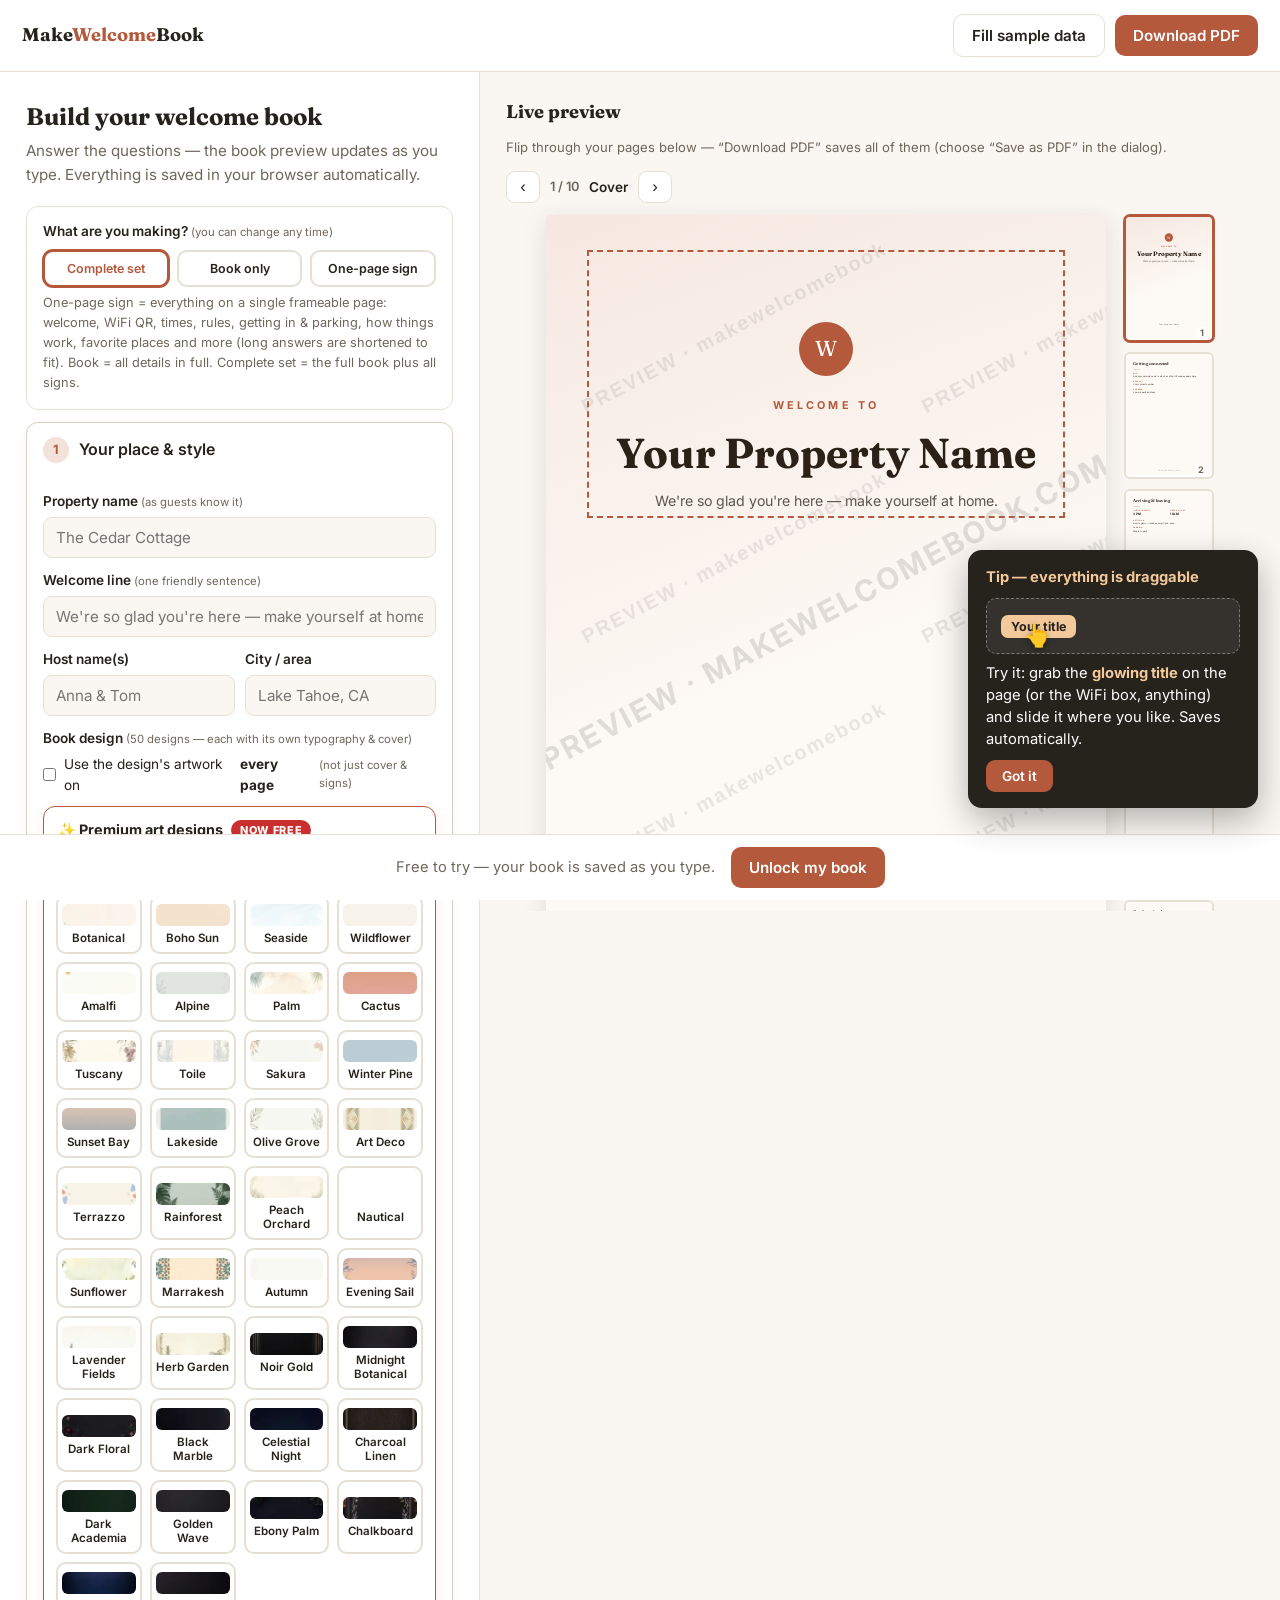
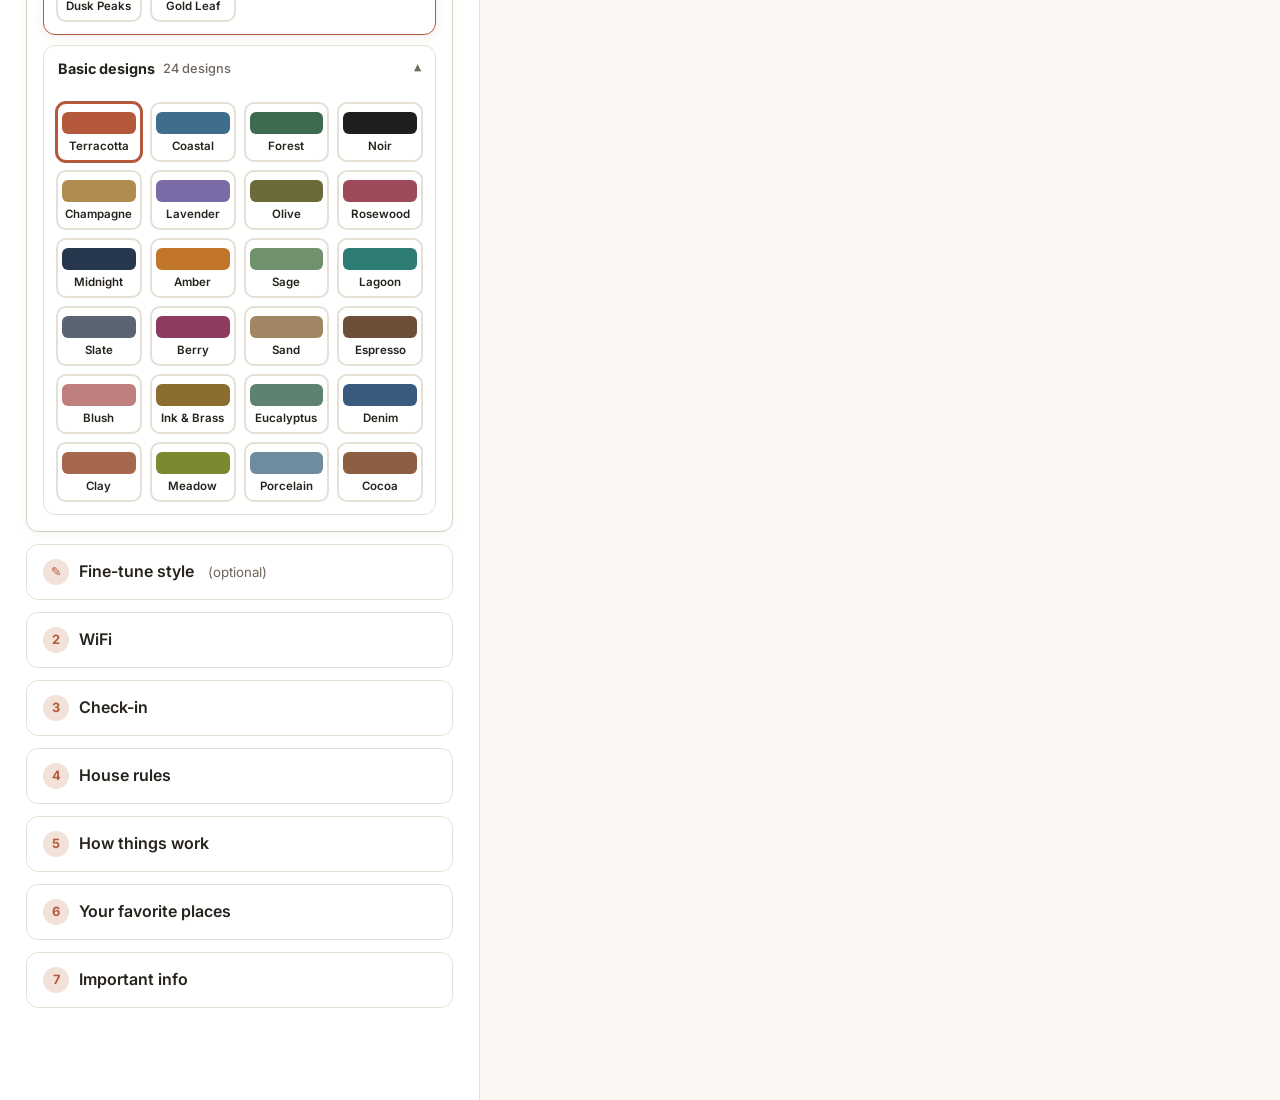
==== docs/app.html @ 6248515e "Offer on intent: slim paybar (no price wall), full $29 offer dialog opens on Unlock/Download Co-Auth" ====
<!DOCTYPE html>
<html lang="en">
<head>
<meta charset="UTF-8">
<meta name="viewport" content="width=device-width, initial-scale=1.0">
<title>Welcome Book Builder — Make Welcome Book</title>
<meta name="description" content="Answer a few questions, get a beautiful print-ready welcome book for your vacation rental.">
<meta name="robots" content="noindex">
<!-- Google tag (gtag.js) -->
<script async src="https://www.googletagmanager.com/gtag/js?id=AW-18406718312"></script>
<script>
  window.dataLayer = window.dataLayer || [];
  function gtag(){dataLayer.push(arguments);}
  gtag('js', new Date());
  gtag('config', 'AW-18406718312');
</script>
<link rel="preconnect" href="https://fonts.googleapis.com">
<link rel="preconnect" href="https://fonts.gstatic.com" crossorigin>
<link href="https://fonts.googleapis.com/css2?family=Fraunces:opsz,wght@9..144,400;9..144,600;9..144,700&family=Inter:wght@400;500;600;700&family=Playfair+Display:wght@600;700&family=Cormorant+Garamond:wght@600;700&family=Libre+Baskerville:wght@400;700&family=DM+Serif+Display&family=Lora:wght@600;700&family=Marcellus&family=Spectral:wght@600;700&family=Crimson+Pro:wght@600;700&family=EB+Garamond:wght@600;700&display=swap" rel="stylesheet">
<script src="vendor/qrcode.min.js"></script>
<style>
  :root{
    --ink:#26221c; --paper:#faf7f2; --muted:#6f675c; --line:#e6dfd4;
    --accent:#b4593c; --accent-soft:#f3e2da; --ok:#3d6b4f;
    /* book theme vars (overridden per theme) */
    --bk-accent:#b4593c; --bk-accent-soft:#f6e8e1; --bk-ink:#2b2117; --bk-paper:#fdfaf5; --bk-serif:'Fraunces',Georgia,serif;
  }
  *{box-sizing:border-box;margin:0;padding:0}
  html{-webkit-text-size-adjust:100%}
  body{font-family:'Inter',system-ui,sans-serif;background:var(--paper);color:var(--ink);line-height:1.55}

  header.topbar{display:flex;align-items:center;justify-content:space-between;padding:14px 22px;border-bottom:1px solid var(--line);background:#fff;position:sticky;top:0;z-index:50}
  .brand{font-family:'Fraunces',serif;font-weight:700;font-size:1.15rem;color:var(--ink);text-decoration:none}
  .brand span{color:var(--accent)}
  .topbar .actions{display:flex;gap:10px;align-items:center}
  .btn{display:inline-block;border:0;border-radius:10px;padding:11px 18px;font:600 .95rem 'Inter',sans-serif;cursor:pointer;text-decoration:none;transition:.15s}
  .btn-primary{background:var(--accent);color:#fff}
  .btn-primary:hover{filter:brightness(1.08)}
  .btn-ghost{background:transparent;color:var(--ink);border:1px solid var(--line)}
  .btn-ghost:hover{border-color:var(--accent);color:var(--accent)}

  main.layout{display:grid;grid-template-columns:minmax(340px,480px) 1fr;gap:0;min-height:calc(100vh - 61px)}
  @media(max-width:900px){main.layout{grid-template-columns:minmax(0,1fr)}.formcol,.prevcol{min-width:0}}



  /* ---------- form column ---------- */
  .formcol{padding:26px 26px 80px;border-right:1px solid var(--line);background:#fff}
  @media(min-width:901px){
    .prevcol{position:sticky;top:61px;height:calc(100vh - 61px);overflow-y:auto;align-self:start}
  }
  .formcol h1{font-family:'Fraunces',serif;font-size:1.5rem;margin-bottom:4px}
  .formcol>p.lead{color:var(--muted);font-size:.95rem;margin-bottom:20px}
  details.step{border:1px solid var(--line);border-radius:12px;margin-bottom:12px;background:#fff}
  details.step[open]{border-color:#d8cfc0;box-shadow:0 2px 10px rgba(0,0,0,.04)}
  details.step summary{cursor:pointer;padding:14px 16px;font-weight:600;list-style:none;display:flex;align-items:center;gap:10px}
  details.step summary::-webkit-details-marker{display:none}
  details.step summary .num{background:var(--accent-soft);color:var(--accent);font-size:.8rem;font-weight:700;width:26px;height:26px;border-radius:50%;display:inline-flex;align-items:center;justify-content:center;flex:none}
  details.step .fields{padding:2px 16px 16px}
  label{display:block;font-size:.85rem;font-weight:600;margin:12px 0 5px}
  label small{font-weight:400;color:var(--muted)}
  input[type=text],input[type=time],textarea,select{width:100%;padding:10px 12px;border:1px solid var(--line);border-radius:9px;font:400 .95rem 'Inter',sans-serif;background:var(--paper);color:var(--ink)}
  input:focus,textarea:focus,select:focus{outline:2px solid var(--accent);outline-offset:0;border-color:transparent}
  textarea{min-height:74px;resize:vertical}
  .row2{display:grid;grid-template-columns:1fr 1fr;gap:10px}
  .checks{display:grid;grid-template-columns:1fr 1fr;gap:6px;margin-top:8px}
  .checks label{display:flex;align-items:center;gap:8px;font-weight:400;font-size:.88rem;margin:0;cursor:pointer}
  .checks input{accent-color:var(--accent)}
  .themepick{display:grid;grid-template-columns:repeat(4,1fr);gap:8px;margin-top:10px}
  .themepick button{border:2px solid var(--line);border-radius:10px;padding:8px 4px 7px;cursor:pointer;font:600 .72rem 'Inter',sans-serif;background:#fff;color:var(--ink)}
  .themepick button .sw{display:block;height:22px;border-radius:6px;margin-bottom:5px}
  .themepick button.active{border-color:var(--accent);box-shadow:0 0 0 1px var(--accent)}
  details.tsec{border:1px solid var(--line);border-radius:12px;margin-top:10px;padding:0 12px 12px;background:#fff}
  details.tsec>summary{cursor:pointer;list-style:none;padding:12px 2px;font-weight:700;font-size:.9rem;display:flex;align-items:center;gap:8px;flex-wrap:wrap}
  details.tsec>summary::-webkit-details-marker{display:none}
  details.tsec>summary .arrow{margin-left:auto;color:var(--muted);transition:.2s;font-weight:400}
  details.tsec[open]>summary .arrow{transform:rotate(180deg)}
  details.tsec.premium{border-color:var(--accent);box-shadow:0 2px 12px rgba(180,89,60,.1)}
  .freebadge{background:#c92f2f;color:#fff;font:800 .68rem 'Inter',sans-serif;letter-spacing:.06em;padding:3px 9px;border-radius:999px;text-transform:uppercase;animation:pulsebadge 1.6s ease-in-out infinite}
  @keyframes pulsebadge{0%,100%{transform:scale(1)}50%{transform:scale(1.08)}}
  .seccount{color:var(--muted);font-weight:500;font-size:.8rem}
  .hint{font-size:.8rem;color:var(--muted);margin-top:6px}

  /* ---------- preview column ---------- */
  .prevcol{padding:26px;overflow-y:auto;background:var(--paper)}
  .prevhead{display:flex;align-items:center;justify-content:space-between;margin-bottom:14px;flex-wrap:wrap;gap:10px}
  .prevhead h2{font-family:'Fraunces',serif;font-size:1.15rem}
  .prevhead .note{font-size:.82rem;color:var(--muted)}
  #pages{display:flex;flex-direction:column;align-items:center;gap:22px}
  /* book-style pager with thumbnail rail */
  .pagenav{display:flex;align-items:center;gap:10px;margin-bottom:12px}
  .pagenav .pnav{border:1px solid var(--line);background:#fff;border-radius:9px;width:34px;height:32px;font-size:1.05rem;cursor:pointer;color:var(--ink);flex:none}
  .pagenav .pnav:hover{border-color:var(--accent);color:var(--accent)}
  .pgcount{font:600 .8rem 'Inter',sans-serif;color:var(--muted)}
  .pglabel{font:600 .85rem 'Inter',sans-serif;color:var(--ink)}
  .prevbody{display:flex;gap:18px;justify-content:center;align-items:flex-start}
  #pages{flex:0 1 560px;min-width:0}
  #thumbs{display:flex;flex-direction:column;gap:10px;flex:none}
  .thumb{width:90px;height:127px;overflow:hidden;border:2px solid var(--line);border-radius:6px;cursor:pointer;background:#fff;flex:none;position:relative}
  .thumb:hover{border-color:var(--accent)}
  .thumb.on{border-color:var(--accent);box-shadow:0 0 0 1px var(--accent)}
  .thumb .tinner{width:560px;transform:scale(0.153);transform-origin:top left;pointer-events:none}
  .thumb .tinner .page{box-shadow:none;border-radius:0;width:560px}
  .thumb .wm{display:none}
  .thumb em{position:absolute;bottom:2px;right:5px;font:700 9px 'Inter',sans-serif;font-style:normal;color:var(--muted);background:rgba(255,255,255,.85);border-radius:4px;padding:0 3px}
  @media(max-width:1150px){#thumbs{display:none}}
  @media screen{ #pages .page:not(.pg-on){display:none} }
  /* movable text blocks */
  #pages [data-mv]{position:relative;touch-action:none}
  @media screen{
    #pages [data-mv]{cursor:move}
    #pages [data-mv]:hover{outline:1.5px dashed var(--bk-accent);outline-offset:3px;border-radius:4px}
  }
  .thumb [data-mv]{cursor:default}
  .tipPop{position:fixed;bottom:92px;right:22px;z-index:90;background:#26221c;color:#fff;padding:16px 18px;border-radius:14px;max-width:290px;font-size:.92rem;line-height:1.5;box-shadow:0 12px 34px rgba(0,0,0,.3);animation:tipIn .4s ease}
  @keyframes tipIn{from{opacity:0;transform:translateY(12px)}to{opacity:1;transform:none}}
  .tipPop b{color:#f3c99b}
  .tipPop button{margin-top:10px;background:var(--accent);color:#fff;border:0;border-radius:9px;padding:8px 16px;font:600 .85rem 'Inter',sans-serif;cursor:pointer}
  @media(max-width:600px){.tipPop{left:16px;right:16px;max-width:none}}
  .tipPop .demo{position:relative;height:56px;background:rgba(255,255,255,.07);border:1.5px dashed rgba(255,255,255,.35);border-radius:10px;margin:10px 0 8px;overflow:hidden}
  .tipPop .demo .chip{position:absolute;top:16px;left:14px;background:#f3c99b;color:#26221c;font:700 .78rem 'Inter',sans-serif;padding:4px 10px;border-radius:7px;animation:chipSlide 2.4s ease-in-out infinite}
  .tipPop .demo .hand{position:absolute;top:20px;left:36px;font-size:22px;filter:drop-shadow(0 2px 3px rgba(0,0,0,.4));animation:chipSlide 2.4s ease-in-out infinite}
  @keyframes chipSlide{0%,12%{transform:translateX(0)}55%,68%{transform:translateX(120px)}100%{transform:translateX(0)}}
  .mv-hint{outline:2.5px dashed var(--accent);outline-offset:5px;animation:mvPulse 1.3s ease-in-out infinite;cursor:grab}
  @keyframes mvPulse{0%,100%{outline-color:var(--accent)}50%{outline-color:transparent}}

  /* the book page: A4 ratio */
  .page{width:min(560px,100%);aspect-ratio:210/297;background:var(--bk-paper);color:var(--bk-ink);box-shadow:0 6px 24px rgba(38,34,28,.13);border-radius:4px;position:relative;overflow:hidden;padding:7.5% 8.5%;font-size:clamp(9px,1.55vw,13.5px);line-height:1.5}
  .page .pgfoot{position:absolute;bottom:3.2%;left:0;right:0;text-align:center;font-size:.75em;color:var(--bk-ink);opacity:.45;letter-spacing:.12em;text-transform:uppercase}
  .page h2.sec{font-family:var(--bk-serif);font-size:2em;font-weight:600;margin-bottom:.6em;color:var(--bk-ink)}
  .page .rule{width:44px;height:3px;background:var(--bk-accent);border-radius:2px;margin:0 0 1.4em}
  .page .kv{margin-bottom:1em}
  .page .kv .k{font-size:.78em;letter-spacing:.14em;text-transform:uppercase;color:var(--bk-accent);font-weight:700;margin-bottom:.15em}
  .page .kv .v{white-space:pre-wrap}
  .page ul{padding-left:1.2em}
  .page li{margin-bottom:.45em}
  .cover{display:flex;flex-direction:column;justify-content:space-between;text-align:center;background:linear-gradient(160deg,var(--bk-accent-soft),var(--bk-paper) 60%)}
  .cover .top{padding-top:14%}
  .cover .eyebrow{letter-spacing:.28em;text-transform:uppercase;font-size:.8em;color:var(--bk-accent);font-weight:700}
  .cover h1{font-family:var(--bk-serif);font-size:3.1em;font-weight:700;line-height:1.12;margin:.4em 0 .3em}
  .cover .sub{color:var(--bk-ink);opacity:.75;font-size:1.05em}
  .cover .bottom{padding-bottom:8%;font-size:.9em;opacity:.7}
  .cover .crest{width:54px;height:54px;border-radius:50%;background:var(--bk-accent);color:#fff;display:flex;align-items:center;justify-content:center;font-family:var(--bk-serif);font-size:1.6em;margin:0 auto 1em}
  /* cover variants */
  .cover.cv-frame{background:var(--bk-paper);justify-content:center}
  .cover.cv-frame .inner{border:2px solid var(--bk-accent);outline:1px solid var(--bk-accent);outline-offset:5px;padding:14% 8%;margin:0 2%}
  .cover.cv-frame .top{padding-top:0}
  .cover.cv-frame .bottom{padding-bottom:0;margin-top:2.2em}
  .cover.cv-band{background:var(--bk-paper);justify-content:center;gap:0}
  .cover.cv-band .band{background:var(--bk-accent);color:#fff;margin:0 -12%;padding:2em 12%}
  .cover.cv-band .band h1{margin:.15em 0;color:#fff}
  .cover.cv-band .band .eyebrow{color:rgba(255,255,255,.85)}
  .cover.cv-band .sub{margin-top:1.6em}
  .cover.cv-band .bottom{padding-bottom:0;margin-top:2.6em}
  .cover.cv-minimal{background:var(--bk-paper);text-align:left;justify-content:space-between}
  .cover.cv-minimal .top{padding-top:8%}
  .cover.cv-minimal h1{font-size:3.6em;font-weight:600}
  .cover.cv-minimal .mrule{width:64px;height:4px;background:var(--bk-accent);border-radius:2px;margin:1.6em 0}
  .cover.cv-minimal .bottom{text-align:left}
  .cover.cv-art{background-size:cover;background-position:center;justify-content:center;text-align:center}
  .cover.cv-art .top{padding-top:0}
  .cover.cv-art .bottom{padding-bottom:0;margin-top:2.4em}
  .page{print-color-adjust:exact;-webkit-print-color-adjust:exact}
  .signpage.has-art{background-size:cover;background-position:center}
  /* one-page all-in-one sign */
  .onepage{display:flex;flex-direction:column;justify-content:space-between;text-align:center}
  .onepage.has-art{background-size:cover;background-position:center}
  .onepage h2.big{font-family:var(--bk-serif);font-size:2.6em;font-weight:600;margin:.1em 0 .12em}
  .op-grid{display:grid;grid-template-columns:1fr 1fr;gap:.6em .8em;margin:.8em 0;text-align:left;font-size:.94em}
  .op-block{background:rgba(255,255,255,.62);border:1.5px solid var(--bk-accent);border-radius:10px;padding:.8em .95em}
  .op-block .bk{font-size:.72em;letter-spacing:.14em;text-transform:uppercase;color:var(--bk-accent);font-weight:700;margin-bottom:.35em}
  .op-block ul{padding-left:1.1em;margin:0}
  .op-block li{margin-bottom:.25em;font-size:.92em}
  .op-block.wifi{display:flex;gap:.8em;align-items:center}
  .op-block.wifi .qr{width:36%;flex:none}
  .op-block.wifi .qr svg{width:100%;height:auto;display:block}
  .op-block.op-wide{grid-column:1/-1}
  /* dark art themes: light text on dark backgrounds, dark cards, scannable QR */
  .page.dk{color:#f2ecdf}
  .page.dk h1,.page.dk h2{color:#f6f1e6}
  .page.dk .sub,.page.dk p{color:rgba(246,241,230,.85)}
  .page.dk .bottom{color:rgba(246,241,230,.78)}
  .page.dk .eyebrow{color:var(--bk-accent)}
  .onepage.dk .op-block{background:rgba(10,10,10,.55);color:#f2ecdf;border-color:var(--bk-accent)}
  .onepage.dk .op-block .bk{color:var(--bk-accent)}
  .signpage.dk .cred,.signpage.dk h2{color:#f2ecdf}
  .page.dk .qr svg{background:#fff;padding:6px;border-radius:8px;box-sizing:border-box}
  .page.dk .wm span{color:rgba(200,200,200,.28)}
  .page{-webkit-print-color-adjust:exact;print-color-adjust:exact}
  .page.has-art{background-size:cover;background-position:center}
  .page.inner-art .kv,.page.inner-art .tipcard{background:rgba(255,255,255,.6);border-radius:8px;padding:.55em .75em}
  .page.inner-art.dk .kv,.page.inner-art.dk .tipcard{background:rgba(10,10,10,.52)}
  .page.dk .sec{color:#f6f1e6}
  .page.dk .kv .k{color:var(--bk-accent)}
  .page.dk .kv .v,.page.dk li{color:#f2ecdf}
  .page.dk .tipcard .t{color:#f6f1e6}
  .page.dk .tipcard .d{color:rgba(246,241,230,.82)}
  .page.dk .pgfoot{color:rgba(246,241,230,.6)}
  .miniBtn{border:1px solid var(--line);background:#fff;border-radius:8px;padding:7px 12px;font:600 .78rem 'Inter',sans-serif;cursor:pointer;color:var(--muted)}
  .miniBtn:hover{border-color:var(--accent);color:var(--accent)}
  input[type=color]{width:46px;height:36px;padding:2px;border:1px solid var(--line);border-radius:8px;background:#fff;cursor:pointer}
  .formatpick{display:flex;gap:8px;margin-top:8px}
  .formatpick button{flex:1;border:2px solid var(--line);border-radius:10px;padding:9px 6px;cursor:pointer;font:600 .78rem 'Inter',sans-serif;background:#fff;color:var(--ink)}
  .formatpick button.active{border-color:var(--accent);box-shadow:0 0 0 1px var(--accent);color:var(--accent)}
  .wifibox{border:2px solid var(--bk-accent);border-radius:12px;padding:1.2em;display:flex;gap:1.2em;align-items:center;margin:1em 0}
  .wifibox .qr{width:31%;flex:none}
  .wifibox .qr svg{width:100%;height:auto;display:block}
  .wifibox .creds{flex:1}
  .twocol{display:grid;grid-template-columns:1fr 1fr;gap:1.4em}
  .tipcard{border-left:3px solid var(--bk-accent);padding-left:.9em;margin-bottom:1em}
  .tipcard .t{font-weight:700}
  .tipcard .d{opacity:.8;font-size:.92em}
  .backcover{display:flex;flex-direction:column;align-items:center;justify-content:center;text-align:center;background:linear-gradient(20deg,var(--bk-accent-soft),var(--bk-paper) 65%)}
  .backcover h2{font-family:var(--bk-serif);font-size:2.4em;font-weight:600;margin-bottom:.5em}
  .backcover p{max-width:34em;opacity:.8}

  /* wifi sign page */
  .signpage{display:flex;flex-direction:column;align-items:center;justify-content:center;text-align:center}
  .signpage .qr{width:46%;margin:1.6em 0}
  .signpage .qr svg{width:100%;height:auto}
  .signpage h2{font-family:var(--bk-serif);font-size:2.6em;font-weight:600}
  .signpage .cred{font-size:1.25em;margin-top:.4em}
  .signpage .cred b{font-family:ui-monospace,Menlo,monospace}

  /* watermark / preview lock */
  .wm{position:absolute;inset:0;pointer-events:none;display:flex;align-items:center;justify-content:center;z-index:5;background-image:url("data:image/svg+xml,%3Csvg xmlns='http://www.w3.org/2000/svg' width='340' height='230'%3E%3Ctext x='16' y='128' transform='rotate(-28 170 115)' font-family='Arial,sans-serif' font-size='20' font-weight='700' letter-spacing='2' fill='rgba(125,125,125,0.17)'%3EPREVIEW %C2%B7 makewelcomebook.com%3C/text%3E%3C/svg%3E");background-repeat:repeat}
  .wm span{transform:rotate(-28deg);font:700 2.2em 'Inter',sans-serif;color:rgba(125,125,125,.22);letter-spacing:.1em;text-transform:uppercase;white-space:nowrap}
  body.unlocked .wm{display:none}

  /* unlock bar */
  .paybar{position:fixed;bottom:0;left:0;right:0;background:#fff;border-top:1px solid var(--line);padding:12px 22px;display:flex;align-items:center;justify-content:center;gap:16px;z-index:60;flex-wrap:wrap}
  .paybar .msg{font-size:.92rem;color:var(--muted)}
  .paybar .msg b{color:var(--ink)}
  body.unlocked .paybar{display:none}
  /* ---------- offer dialog (shown on intent, not up-front) ---------- */
  .offerwrap{position:fixed;inset:0;z-index:95;background:rgba(38,34,28,.55);display:flex;align-items:center;justify-content:center;padding:18px;animation:tipIn .18s ease}
  .offerwrap[hidden]{display:none}
  .offercard{position:relative;background:#fff;border-radius:16px;max-width:390px;width:100%;padding:26px 24px 20px;box-shadow:0 22px 60px rgba(38,34,28,.32);text-align:center}
  .offercard h3{font-family:'Fraunces',serif;font-size:1.35rem;margin-bottom:8px}
  .offercard .price{margin-bottom:14px}
  .offercard .price b{font-size:2.1rem;color:var(--accent);font-family:'Fraunces',serif}
  .offercard .price span{display:block;font-size:.86rem;color:var(--muted);margin-top:2px}
  .offerlist{list-style:none;text-align:left;margin:0 auto 18px;max-width:280px;font-size:.93rem}
  .offerlist li{padding:5px 0 5px 24px;position:relative}
  .offerlist li::before{content:"\2713";position:absolute;left:0;color:var(--ok);font-weight:700}
  .offerbuy{display:block;width:100%;padding:14px;font-size:1rem}
  .offerfine{font-size:.76rem;color:var(--muted);margin-top:12px}
  .offerfine a{color:inherit}
  .offerx{position:absolute;top:8px;right:12px;background:none;border:0;font-size:1.6rem;line-height:1;color:var(--muted);cursor:pointer}
  .unlockedbar{display:none;position:fixed;bottom:0;left:0;right:0;background:var(--ok);color:#fff;padding:12px 22px;text-align:center;z-index:60;font-weight:600}
  body.unlocked .unlockedbar{display:block}

  /* ---------- print ---------- */
  @page{margin:0}
  @media print{
    header.topbar,.formcol,.prevhead,.pagenav,#thumbs,.paybar,.unlockedbar,.tipPop,.offerwrap,.mtabs{display:none!important}
    .prevbody{display:block}
    body{background:#fff}
    main.layout{display:block}
    .prevcol{padding:0;overflow:visible}
    #pages{gap:0}
    .page{width:100%;aspect-ratio:auto;height:100vh;box-shadow:none;border-radius:0;page-break-after:always;font-size:13pt;padding:18mm 20mm}
    body:not(.unlocked) #pages{display:none}
    body:not(.unlocked) .printlock{display:block!important;font:600 14pt 'Inter',sans-serif;padding:40mm 20mm;text-align:center}
  }
  .printlock{display:none}

  /* ===== MOBILE OVERRIDES (must stay last to win the cascade) ===== */
  /* ---------- mobile: tab switcher between Edit and Preview ---------- */
  .mtabs{display:none}
  @media(max-width:900px){
    header.topbar{flex-wrap:wrap;justify-content:center;padding:10px 12px;gap:8px}
    .topbar .actions{width:100%;justify-content:stretch}
    .topbar .btn{flex:1;text-align:center;padding:10px 6px;font-size:.85rem;white-space:nowrap}
    body .formcol{padding:18px 14px 96px;border-right:0}
    body .prevcol{padding:12px 12px 96px}
    .mtabs{display:flex;position:fixed;left:0;right:0;bottom:0;z-index:70;background:#fff;border-top:1px solid var(--line);box-shadow:0 -4px 18px rgba(38,34,28,.09)}
    .mtabs button{flex:1;border:0;background:transparent;padding:12px 6px 14px;font:600 .9rem 'Inter',sans-serif;color:var(--muted);cursor:pointer;position:relative}
    .mtabs button.on{color:var(--accent)}
    .mtabs button.on::after{content:"";position:absolute;left:22%;right:22%;bottom:6px;height:3px;border-radius:3px;background:var(--accent)}
    .mtabs .dot{display:none;width:8px;height:8px;border-radius:50%;background:var(--accent);position:absolute;top:9px;margin-left:4px}
    .mtabs button.nudge .dot{display:inline-block;animation:mvPulse 1.1s ease-in-out infinite}
    body.m-prev .formcol{display:none}
    body:not(.m-prev) .prevcol{display:none}
    body .paybar{bottom:46px;padding:10px 14px 12px;gap:8px}
    body .paybar .msg{font-size:.84rem;line-height:1.35}
    body .unlockedbar{bottom:46px;padding:11px 14px;font-size:.9rem}
    /* compact tip: never cover the book */
    body .tipPop{bottom:106px;left:10px;right:10px;padding:12px 14px;font-size:.86rem;border-radius:12px}
    .tipPop .demo{display:none}
    .tipPop button{margin-top:8px;padding:7px 14px}
    /* get the book on screen fast */
    .prevhead h2{font-size:1.15rem}
    .prevhead .note{display:none}
    body .prevcol{padding-top:8px}
  }
</style>
<script type="text/javascript">
(function(c,l,a,r,i,t,y){c[a]=c[a]||function(){(c[a].q=c[a].q||[]).push(arguments)};
t=l.createElement(r);t.async=1;t.src="https://www.clarity.ms/tag/"+i;
y=l.getElementsByTagName(r)[0];y.parentNode.insertBefore(t,y);})(window, document, "clarity", "script", "y7j8xs7wx9");
</script>
<link rel="icon" href="data:image/svg+xml,%3Csvg xmlns='http://www.w3.org/2000/svg' viewBox='0 0 64 64'%3E%3Crect width='64' height='64' rx='14' fill='%23b4593c'/%3E%3Ctext x='32' y='44' font-family='Georgia,serif' font-size='36' font-weight='bold' text-anchor='middle' fill='%23fdf8f2'%3EW%3C/text%3E%3C/svg%3E">
</head>
<body>
<header class="topbar">
  <a class="brand" href="index.html">Make<span>Welcome</span>Book</a>
  <div class="actions">
    <button class="btn btn-ghost" id="btnSample">Fill sample data</button>
    <button class="btn btn-primary" id="btnPrint">Download PDF</button>
  </div>
</header>

<main class="layout">
  <!-- ============ FORM ============ -->
  <section class="formcol" id="form">
    <h1>Build your welcome book</h1>
    <p class="lead">Answer the questions — the book preview updates as you type. Everything is saved in your browser automatically.</p>

    <div style="border:1px solid var(--line);border-radius:12px;background:#fff;padding:14px 16px 16px;margin-bottom:12px">
      <label style="margin-top:0">What are you making? <small>(you can change any time)</small></label>
      <div class="formatpick" id="formats">
        <button data-format="set" class="active">Complete set</button>
        <button data-format="book">Book only</button>
        <button data-format="sign">One-page sign</button>
      </div>
      <p class="hint">One-page sign = everything on a single frameable page: welcome, WiFi QR, times, rules, getting in &amp; parking, how things work, favorite places and more (long answers are shortened to fit). Book = all details in full. Complete set = the full book plus all signs.</p>
    </div>

    <details class="step" open>
      <summary><span class="num">1</span> Your place &amp; style</summary>
      <div class="fields">
        <label>Property name <small>(as guests know it)</small></label>
        <input type="text" id="f_propname" placeholder="The Cedar Cottage">
        <label>Welcome line <small>(one friendly sentence)</small></label>
        <input type="text" id="f_tagline" placeholder="We're so glad you're here — make yourself at home.">
        <div class="row2">
          <div><label>Host name(s)</label><input type="text" id="f_host" placeholder="Anna & Tom"></div>
          <div><label>City / area</label><input type="text" id="f_city" placeholder="Lake Tahoe, CA"></div>
        </div>
        <label>Book design <small>(50 designs — each with its own typography &amp; cover)</small></label>
        <label style="display:flex;gap:8px;align-items:center;cursor:pointer;margin:4px 0 10px;font-weight:400"><input type="checkbox" class="artallCb" style="width:auto"> Use the design's artwork on <b>every page</b> <small>(not just cover &amp; signs)</small></label>
        <div id="themes">
          <details class="tsec premium" open>
            <summary>✨ Premium art designs <span class="freebadge">Now Free</span> <span class="seccount" id="cntPremium"></span> <span class="arrow">▾</span></summary>
            <div class="themepick" id="themesPremium"></div>
          </details>
          <details class="tsec">
            <summary>Basic designs <span class="seccount" id="cntBasic"></span> <span class="arrow">▾</span></summary>
            <div class="themepick" id="themesBasic"></div>
          </details>
        </div>
      </div>
    </details>

    <details class="step">
      <summary><span class="num">✎</span> Fine-tune style <small style="font-weight:400;color:var(--muted)">&nbsp;(optional)</small></summary>
      <div class="fields">
        <label>Heading font <small>(overrides the design's font)</small></label>
        <select id="c_font">
          <option value="">Theme default</option>
          <option value="'Fraunces',Georgia,serif">Fraunces — warm &amp; friendly</option>
          <option value="'Playfair Display',Georgia,serif">Playfair Display — elegant</option>
          <option value="'Cormorant Garamond',Georgia,serif">Cormorant Garamond — refined</option>
          <option value="'Libre Baskerville',Georgia,serif">Libre Baskerville — classic</option>
          <option value="'DM Serif Display',Georgia,serif">DM Serif Display — bold</option>
          <option value="'Lora',Georgia,serif">Lora — calm</option>
          <option value="'Marcellus',Georgia,serif">Marcellus — roman</option>
          <option value="'Spectral',Georgia,serif">Spectral — literary</option>
          <option value="'Crimson Pro',Georgia,serif">Crimson Pro — bookish</option>
          <option value="'EB Garamond',Georgia,serif">EB Garamond — timeless</option>
        </select>
        <div class="row2">
          <div><label>Accent color</label>
            <div style="display:flex;gap:8px;align-items:center">
              <input type="color" id="c_accent"><button class="miniBtn" id="c_accent_reset" type="button">Reset</button>
            </div>
          </div>
          <div><label>Text color</label>
            <div style="display:flex;gap:8px;align-items:center">
              <input type="color" id="c_ink"><button class="miniBtn" id="c_ink_reset" type="button">Reset</button>
            </div>
          </div>
        </div>
        <p class="hint">Applies to the whole book on top of the design you picked. Reset brings back the design's own colors.</p>
        <label style="display:flex;gap:8px;align-items:center;margin-top:10px;cursor:pointer"><input type="checkbox" id="c_artall" class="artallCb" style="width:auto"> Use the design's artwork on <b>every page</b></label>
        <p class="hint">Only for art designs. Off = artwork on cover &amp; signs only (inner pages stay plain for easy printing).</p>
        <label>Moved text</label>
        <button class="miniBtn" id="c_pos_reset" type="button">Put all text back to original position</button>
        <p class="hint">You can drag any text block directly on the preview page to move it.</p>
      </div>
    </details>

    <details class="step">
      <summary><span class="num">2</span> WiFi</summary>
      <div class="fields">
        <div class="row2">
          <div><label>Network name (SSID)</label><input type="text" id="f_ssid" placeholder="CedarCottage_Guest"></div>
          <div><label>Password</label><input type="text" id="f_wifipass" placeholder="welcome2026"></div>
        </div>
        <p class="hint">We generate a QR code — guests scan it and connect automatically. It also becomes a printable sign.</p>
      </div>
    </details>

    <details class="step">
      <summary><span class="num">3</span> Check-in</summary>
      <div class="fields">
        <div class="row2">
          <div><label>Check-in from</label><input type="time" id="f_checkin" value="15:00"></div>
          <div><label>Check-out by</label><input type="time" id="f_checkout" value="11:00"></div>
        </div>
        <label>How to get in <small>(lockbox, smart lock, keys…)</small></label>
        <textarea id="f_entry" placeholder="The lockbox is to the right of the front door. Code: 4821. Please put the keys back when you leave."></textarea>
        <label>Parking</label>
        <textarea id="f_parking" placeholder="Free parking in the driveway for 2 cars. Please don't block the sidewalk."></textarea>
      </div>
    </details>

    <details class="step">
      <summary><span class="num">4</span> House rules</summary>
      <div class="fields">
        <div class="checks" id="rules">
          <label><input type="checkbox" value="No smoking anywhere on the property" checked> No smoking</label>
          <label><input type="checkbox" value="No parties or events"> No parties</label>
          <label><input type="checkbox" value="Please remove shoes indoors"> Shoes off inside</label>
          <label><input type="checkbox" value="No pets, please"> No pets</label>
          <label><input type="checkbox" value="Quiet hours: 10 PM – 8 AM" checked> Quiet hours 10–8</label>
          <label><input type="checkbox" value="Please don't move furniture"> Don't move furniture</label>
        </div>
        <label>Your own rules <small>(one per line)</small></label>
        <textarea id="f_rules_custom" placeholder="Please run the dishwasher before check-out"></textarea>
      </div>
    </details>

    <details class="step">
      <summary><span class="num">5</span> How things work</summary>
      <div class="fields">
        <label>Appliances &amp; quirks <small>(one per line, like "Coffee machine: pods are in the drawer below")</small></label>
        <textarea id="f_appliances" style="min-height:110px" placeholder="TV: use the black remote, press SOURCE for Netflix
Heating: thermostat in the hallway, please keep under 23°C
Washer: detergent is under the sink"></textarea>
        <label>Trash &amp; recycling</label>
        <textarea id="f_trash" placeholder="Bins are behind the gate. Collection day is Tuesday — blue bin for recycling."></textarea>
      </div>
    </details>

    <details class="step">
      <summary><span class="num">6</span> Your favorite places</summary>
      <div class="fields">
        <label>Local tips <small>(one per line: Name — why you love it)</small></label>
        <textarea id="f_tips" style="min-height:130px" placeholder="Luna Café — best breakfast in town, 5 min walk
Trattoria Rosa — our favorite dinner spot, book ahead
Green Trail — beautiful 1-hour lake hike from the back gate
SuperFresh Market — closest grocery, open till 22:00"></textarea>
      </div>
    </details>

    <details class="step">
      <summary><span class="num">7</span> Important info</summary>
      <div class="fields">
        <label>Property address</label>
        <input type="text" id="f_address" placeholder="12 Cedar Lane, Lake Tahoe, CA 96150">
        <label>Your phone / contact</label>
        <input type="text" id="f_phone" placeholder="+1 555 0132 — WhatsApp works too">
        <label>Emergency notes <small>(nearest hospital, fire extinguisher, water shut-off…)</small></label>
        <textarea id="f_emergency" placeholder="Emergency number: 911
Nearest hospital: Barton Memorial, 10 min drive
Fire extinguisher: kitchen cupboard under the sink"></textarea>
        <label>Check-out steps <small>(one per line)</small></label>
        <textarea id="f_checkoutlist" placeholder="Load and start the dishwasher
Take out the trash
Close all windows
Leave keys in the lockbox"></textarea>
      </div>
    </details>
  </section>

  <!-- ============ PREVIEW ============ -->
  <section class="prevcol">
    <div class="prevhead">
      <h2>Live preview</h2>
      <span class="note">Flip through your pages below — “Download PDF” saves all of them (choose “Save as PDF” in the dialog).</span>
    </div>
    <div class="pagenav" id="pagenav"></div>
    <div class="prevbody">
      <div id="pages"></div>
      <div id="thumbs" aria-label="Page thumbnails"></div>
    </div>
    <p class="printlock">Your welcome book is ready — unlock it on the website to print. 🙂</p>
  </section>
</main>

<div class="paybar">
  <span class="msg">Free to try — your book is saved as you type.</span>
  <button type="button" class="btn btn-primary" id="btnUnlock">Unlock my book</button>
</div>

<!-- offer, shown only when the visitor asks to unlock or download -->
<div class="offerwrap" id="offer" hidden>
  <div class="offercard" role="dialog" aria-modal="true" aria-labelledby="offerTitle">
    <button type="button" class="offerx" id="offerClose" aria-label="Close">&times;</button>
    <h3 id="offerTitle">Unlock your welcome book</h3>
    <div class="price"><b>$29</b> <span>one-time · no subscription</span></div>
    <ul class="offerlist">
      <li>Remove the preview watermark</li>
      <li>Print-ready PDF — every page &amp; sign</li>
      <li>WiFi QR code sign included</li>
      <li>Free re-edits forever</li>
      <li>14-day money-back guarantee</li>
    </ul>
    <a class="btn btn-primary offerbuy" id="btnPay" href="#">Unlock for $29</a>
    <p class="offerfine">Secure payment by Stripe · <a href="refunds.html" target="_blank">Refunds</a> · <a href="terms.html" target="_blank">Terms</a> · <a href="privacy.html" target="_blank">Privacy</a></p>
  </div>
</div>
<nav class="mtabs" aria-label="View switcher">
  <button type="button" id="mtEdit" class="on">&#9998; Edit</button>
  <button type="button" id="mtPrev">&#128214; My book<span class="dot"></span></button>
</nav>
<div class="unlockedbar">✓ Unlocked — thank you! Edit any time; your book stays yours.</div>

<script>
"use strict";
/* ---------- state ---------- */
const FIELDS = ["propname","tagline","host","city","ssid","wifipass","checkin","checkout","entry","parking","rules_custom","appliances","trash","tips","address","phone","emergency","checkoutlist"];
const THEMES = {
  terracotta:{label:"Terracotta",accent:"#b4593c",soft:"#f6e8e1",ink:"#2b2117",paper:"#fdfaf5",serif:"'Fraunces',Georgia,serif",cover:"classic"},
  coastal:   {label:"Coastal",   accent:"#3e6d8e",soft:"#e3edf4",ink:"#1e2a33",paper:"#fbfdfe",serif:"'Lora',Georgia,serif",cover:"classic"},
  forest:    {label:"Forest",    accent:"#3d6b4f",soft:"#e4efe7",ink:"#22291f",paper:"#fbfdf9",serif:"'Libre Baskerville',Georgia,serif",cover:"classic"},
  noir:      {label:"Noir",      accent:"#1f1f1f",soft:"#ececec",ink:"#171717",paper:"#ffffff",serif:"'Playfair Display',Georgia,serif",cover:"minimal"},
  champagne: {label:"Champagne", accent:"#b08d4f",soft:"#f5ecdc",ink:"#33291a",paper:"#fffdf8",serif:"'Cormorant Garamond',Georgia,serif",cover:"frame"},
  lavender:  {label:"Lavender",  accent:"#7a6aa6",soft:"#ece7f5",ink:"#2a2438",paper:"#fdfcff",serif:"'Lora',Georgia,serif",cover:"classic"},
  olive:     {label:"Olive",     accent:"#6b6b3a",soft:"#eeeedd",ink:"#2a2a18",paper:"#fcfcf5",serif:"'EB Garamond',Georgia,serif",cover:"band"},
  rosewood:  {label:"Rosewood",  accent:"#9e4a5a",soft:"#f6e3e7",ink:"#331c22",paper:"#fffafb",serif:"'Playfair Display',Georgia,serif",cover:"frame"},
  midnight:  {label:"Midnight",  accent:"#27374d",soft:"#e2e8f0",ink:"#16202e",paper:"#f8fafc",serif:"'Spectral',Georgia,serif",cover:"minimal"},
  amber:     {label:"Amber",     accent:"#c1762a",soft:"#f9ead6",ink:"#33240f",paper:"#fffcf6",serif:"'Fraunces',Georgia,serif",cover:"band"},
  sage:      {label:"Sage",      accent:"#71906d",soft:"#e9f0e8",ink:"#263024",paper:"#fbfdfb",serif:"'Cormorant Garamond',Georgia,serif",cover:"minimal"},
  lagoon:    {label:"Lagoon",    accent:"#2e7d74",soft:"#e0f0ee",ink:"#1b2e2b",paper:"#f9fdfc",serif:"'DM Serif Display',Georgia,serif",cover:"classic"},
  slate:     {label:"Slate",     accent:"#5a6472",soft:"#e8ebef",ink:"#232830",paper:"#fbfcfd",serif:"'Libre Baskerville',Georgia,serif",cover:"band"},
  berry:     {label:"Berry",     accent:"#8e3b62",soft:"#f4e2ec",ink:"#331726",paper:"#fffbfd",serif:"'Playfair Display',Georgia,serif",cover:"band"},
  sand:      {label:"Sand",      accent:"#a08663",soft:"#f1e9dc",ink:"#322a1d",paper:"#fdfbf7",serif:"'Marcellus',Georgia,serif",cover:"minimal"},
  espresso:  {label:"Espresso",  accent:"#6f4e37",soft:"#efe5dd",ink:"#2b1d12",paper:"#fdfaf7",serif:"'Crimson Pro',Georgia,serif",cover:"frame"},
  blush:     {label:"Blush",     accent:"#c07f7f",soft:"#f8e9e9",ink:"#382626",paper:"#fffbfb",serif:"'Cormorant Garamond',Georgia,serif",cover:"classic"},
  brass:     {label:"Ink & Brass",accent:"#8a6d2f",soft:"#f0ead8",ink:"#1c1a14",paper:"#fffef9",serif:"'Playfair Display',Georgia,serif",cover:"minimal"},
  eucalyptus:{label:"Eucalyptus",accent:"#5e8272",soft:"#e6efe9",ink:"#22302a",paper:"#fafdfb",serif:"'Lora',Georgia,serif",cover:"frame"},
  denim:     {label:"Denim",     accent:"#3a5a80",soft:"#e4ebf3",ink:"#1c2734",paper:"#fafcfe",serif:"'Spectral',Georgia,serif",cover:"band"},
  clay:      {label:"Clay",      accent:"#a5674e",soft:"#f4e6df",ink:"#30201a",paper:"#fdfaf8",serif:"'Fraunces',Georgia,serif",cover:"minimal"},
  meadow:    {label:"Meadow",    accent:"#7a8a2e",soft:"#eef1da",ink:"#272b13",paper:"#fdfef6",serif:"'EB Garamond',Georgia,serif",cover:"classic"},
  porcelain: {label:"Porcelain", accent:"#6e8c9e",soft:"#e9f0f4",ink:"#25303a",paper:"#fcfeff",serif:"'Marcellus',Georgia,serif",cover:"frame"},
  cocoa:     {label:"Cocoa",     accent:"#8c5f42",soft:"#f1e6de",ink:"#2e2016",paper:"#fdfbf9",serif:"'Libre Baskerville',Georgia,serif",cover:"band"},
  /* premium art themes — Higgsfield backgrounds */
  artBotanical:{label:"Botanical", accent:"#6f8b76",soft:"#eaf0ea",ink:"#2c352e",paper:"#fdfdf8",serif:"'Cormorant Garamond',Georgia,serif",cover:"art",art:"art/01-botanical.webp"},
  artBoho:     {label:"Boho Sun",  accent:"#b05f3e",soft:"#f3e4d8",ink:"#3a2a1c",paper:"#f7ecdf",serif:"'Fraunces',Georgia,serif",cover:"art",art:"art/02-boho-arch.webp"},
  artSeaside:  {label:"Seaside",   accent:"#5b87a5",soft:"#e4eef4",ink:"#24333d",paper:"#f9fcfd",serif:"'Lora',Georgia,serif",cover:"art",art:"art/03-coastal.webp"},
  artWildflower:{label:"Wildflower",accent:"#a06a84",soft:"#f2e6ec",ink:"#35262e",paper:"#fdf9fb",serif:"'Playfair Display',Georgia,serif",cover:"art",art:"art/04-wildflowers.webp"},
  artAmalfi:   {label:"Amalfi",    accent:"#b39027",soft:"#f7f0d8",ink:"#33301a",paper:"#fffef6",serif:"'DM Serif Display',Georgia,serif",cover:"art",art:"art/05-citrus.webp"},
  artAlpine:   {label:"Alpine",    accent:"#708b7e",soft:"#e8efeb",ink:"#2a3430",paper:"#fafcfb",serif:"'Spectral',Georgia,serif",cover:"art",art:"art/06-mountain.webp"},
  artPalm:     {label:"Palm",      accent:"#4e7d5b",soft:"#e3efe7",ink:"#24312a",paper:"#fbf8f2",serif:"'Marcellus',Georgia,serif",cover:"art",art:"art/07-tropical.webp"},
  artCactus:   {label:"Cactus",    accent:"#a25b4b",soft:"#f5e3dd",ink:"#3a2620",paper:"#fdf6f3",serif:"'Fraunces',Georgia,serif",cover:"art",art:"art/08-desert.webp"},
  artTuscany:  {label:"Tuscany",   accent:"#7d8b4f",soft:"#eef0dd",ink:"#2f331d",paper:"#fdfcf5",serif:"'EB Garamond',Georgia,serif",cover:"art",art:"art/09-vineyard.webp"},
  artToile:    {label:"Toile",     accent:"#6d8fba",soft:"#e9eff7",ink:"#2b3648",paper:"#fffdf6",serif:"'Cormorant Garamond',Georgia,serif",cover:"art",art:"art/10-toile.webp"},
  artSakura:   {label:"Sakura",    accent:"#c4808f",soft:"#f8e8ec",ink:"#38262b",paper:"#fffbfc",serif:"'Cormorant Garamond',Georgia,serif",cover:"art",art:"art/11-sakura.webp"},
  artWinter:   {label:"Winter Pine",accent:"#7f97a8",soft:"#e8eef3",ink:"#26313a",paper:"#f8fafc",serif:"'Spectral',Georgia,serif",cover:"art",art:"art/12-winter.webp"},
  artSunset:   {label:"Sunset Bay", accent:"#c98356",soft:"#f7e8dd",ink:"#33261c",paper:"#fdf8f4",serif:"'Lora',Georgia,serif",cover:"art",art:"art/13-sunset.webp"},
  artLakeside: {label:"Lakeside",  accent:"#6f958e",soft:"#e6efed",ink:"#26322f",paper:"#f9fcfb",serif:"'Libre Baskerville',Georgia,serif",cover:"art",art:"art/14-lakeside.webp"},
  artOliveGrove:{label:"Olive Grove",accent:"#8a9271",soft:"#eef0e5",ink:"#2c2f22",paper:"#fbfcf7",serif:"'EB Garamond',Georgia,serif",cover:"art",art:"art/15-olivegrove.webp"},
  artDeco2:    {label:"Art Deco",  accent:"#ab8c3c",soft:"#f4edd9",ink:"#2b2617",paper:"#fffdf6",serif:"'Playfair Display',Georgia,serif",cover:"art",art:"art/16-artdeco.webp"},
  artTerrazzo: {label:"Terrazzo",  accent:"#cc8672",soft:"#f9e9e3",ink:"#33302b",paper:"#fffdf6",serif:"'Fraunces',Georgia,serif",cover:"art",art:"art/17-terrazzo.webp"},
  artFern:     {label:"Rainforest",accent:"#4c6b52",soft:"#e2ebe4",ink:"#22302a",paper:"#f6faf7",serif:"'Marcellus',Georgia,serif",cover:"art",art:"art/18-fern.webp"},
  artPeach:    {label:"Peach Orchard",accent:"#c07e50",soft:"#f8eadd",ink:"#33241a",paper:"#fffaf4",serif:"'Cormorant Garamond',Georgia,serif",cover:"art",art:"art/19-peach.webp"},
  artNautical: {label:"Nautical",  accent:"#33507a",soft:"#e3e9f2",ink:"#1e2c42",paper:"#ffffff",serif:"'Libre Baskerville',Georgia,serif",cover:"art",art:"art/20-nautical.webp"},
  artSunflower:{label:"Sunflower", accent:"#b3922c",soft:"#f7f0d7",ink:"#33301a",paper:"#fefdf3",serif:"'Lora',Georgia,serif",cover:"art",art:"art/21-sunflower.webp"},
  artMorocco:  {label:"Marrakesh", accent:"#3f7f7a",soft:"#e0efee",ink:"#233230",paper:"#fdf8ec",serif:"'DM Serif Display',Georgia,serif",cover:"art",art:"art/22-morocco.webp"},
  artAutumn:   {label:"Autumn",    accent:"#b06f2e",soft:"#f6ead9",ink:"#33260f",paper:"#fdfaf4",serif:"'Fraunces',Georgia,serif",cover:"art",art:"art/23-autumn.webp"},
  artEveningSail:{label:"Evening Sail",accent:"#7d89a8",soft:"#e9ecf3",ink:"#2b3040",paper:"#fbf7f4",serif:"'Spectral',Georgia,serif",cover:"art",art:"art/24-eveningsail.webp"},
  artLavenderField:{label:"Lavender Fields",accent:"#8579ad",soft:"#ece8f5",ink:"#2c2740",paper:"#fcfbff",serif:"'Cormorant Garamond',Georgia,serif",cover:"art",art:"art/25-lavenderfields.webp"},
  artHerbGarden:{label:"Herb Garden",accent:"#63805a",soft:"#e8efe4",ink:"#283122",paper:"#fbfdf8",serif:"'EB Garamond',Georgia,serif",cover:"art",art:"art/26-herbgarden.webp"},
  artNoirGold:{label:"Noir Gold",accent:"#c9a227",soft:"#f5ead0",ink:"#2a2419",paper:"#fbf8f1",serif:"'Playfair Display',Georgia,serif",cover:"art",art:"art/27-noirgold.webp",dark:true},
  artMidnightBotanical:{label:"Midnight Botanical",accent:"#b99745",soft:"#f3ecda",ink:"#292317",paper:"#fbf9f2",serif:"'Cormorant Garamond',Georgia,serif",cover:"art",art:"art/28-midnightbotanical.webp",dark:true},
  artDarkFloral:{label:"Dark Floral",accent:"#8e3b52",soft:"#f4e3e8",ink:"#2b1f24",paper:"#fdf9fa",serif:"'Playfair Display',Georgia,serif",cover:"art",art:"art/29-darkfloral.webp",dark:true},
  artBlackMarble:{label:"Black Marble",accent:"#b08d3f",soft:"#f2ead7",ink:"#28231a",paper:"#fbf9f4",serif:"'EB Garamond',Georgia,serif",cover:"art",art:"art/30-blackmarble.webp",dark:true},
  artCelestial:{label:"Celestial Night",accent:"#b3a05e",soft:"#efeadb",ink:"#232433",paper:"#f9f9fc",serif:"'Cormorant Garamond',Georgia,serif",cover:"art",art:"art/31-celestial.webp",dark:true},
  artCharcoalLinen:{label:"Charcoal Linen",accent:"#9c8b6c",soft:"#efe9dd",ink:"#2b2620",paper:"#faf8f4",serif:"'EB Garamond',Georgia,serif",cover:"art",art:"art/32-charcoallinen.webp",dark:true},
  artDarkAcademia:{label:"Dark Academia",accent:"#7d9a6d",soft:"#e7efe2",ink:"#22301f",paper:"#f9fbf7",serif:"'Playfair Display',Georgia,serif",cover:"art",art:"art/33-darkacademia.webp",dark:true},
  artNoirWave:{label:"Golden Wave",accent:"#c2a14e",soft:"#f3ecd8",ink:"#282212",paper:"#fbf9f2",serif:"'Cormorant Garamond',Georgia,serif",cover:"art",art:"art/34-noirwave.webp",dark:true},
  artEbonyPalm:{label:"Ebony Palm",accent:"#5fae87",soft:"#e2f0e9",ink:"#1f2d26",paper:"#f7fbf9",serif:"'Playfair Display',Georgia,serif",cover:"art",art:"art/35-ebonypalm.webp",dark:true},
  artChalkWreath:{label:"Chalkboard",accent:"#8a9199",soft:"#eaecee",ink:"#26282b",paper:"#fafbfc",serif:"'EB Garamond',Georgia,serif",cover:"art",art:"art/36-chalkwreath.webp",dark:true},
  artDuskPeaks:{label:"Dusk Peaks",accent:"#c98a3d",soft:"#f6ead9",ink:"#27221c",paper:"#fbf8f4",serif:"'Cormorant Garamond',Georgia,serif",cover:"art",art:"art/37-duskpeaks.webp",dark:true},
  artGoldLeaf:{label:"Gold Leaf",accent:"#caa435",soft:"#f5eed4",ink:"#292315",paper:"#fbf9f1",serif:"'Playfair Display',Georgia,serif",cover:"art",art:"art/38-goldleaf.webp",dark:true}
};
const LS_KEY="mwb_data_v1", LS_UNLOCK="mwb_unlocked";
// unlock code is checked by prefix so the Stripe success URL can carry it
const UNLOCK_CODE="MWB-UNLOCK-2026";
const PAY_LINK="https://buy.stripe.com/9B6bJ15ypcBe0hReB36oo00";

let state = load();
function load(){ try{ return JSON.parse(localStorage.getItem(LS_KEY))||{} }catch(e){ return {} } }
function save(){ localStorage.setItem(LS_KEY, JSON.stringify(state)) }

/* ---------- unlock handling ---------- */
(function(){
  const p=new URLSearchParams(location.search);
  if(p.get("paid")===UNLOCK_CODE){
    if(!localStorage.getItem(LS_UNLOCK) && typeof gtag==="function"){
      gtag('event','conversion',{'send_to':'AW-18406718312/CvZwCL-C1uYcEOj2gMlE','value':29.0,'currency':'USD','transaction_id':'mwb_'+Date.now()});
    }
    localStorage.setItem(LS_UNLOCK,"1");
  }
  if(localStorage.getItem(LS_UNLOCK)==="1") document.body.classList.add("unlocked");
  document.getElementById("btnPay").href=PAY_LINK;
  /* offer dialog: only shown when the visitor asks to unlock or download */
  const offer=document.getElementById("offer");
  window._openOffer=()=>{ offer.hidden=false; document.body.style.overflow="hidden"; };
  const closeOffer=()=>{ offer.hidden=true; document.body.style.overflow=""; };
  document.getElementById("btnUnlock").addEventListener("click",window._openOffer);
  document.getElementById("offerClose").addEventListener("click",closeOffer);
  offer.addEventListener("click",e=>{ if(e.target===offer) closeOffer(); });
  document.addEventListener("keydown",e=>{ if(e.key==="Escape"&&!offer.hidden) closeOffer(); });
})();

/* ---------- bind form ---------- */
FIELDS.forEach(f=>{
  const el=document.getElementById("f_"+f); if(!el) return;
  if(state[f]!==undefined) el.value=state[f];
  el.addEventListener("input",()=>{ state[f]=el.value; save(); render(); });
});
document.querySelectorAll("#rules input").forEach(cb=>{
  if(state.rules && state.rules.includes(cb.value)) cb.checked=true;
  if(state.rules===undefined && cb.defaultChecked) cb.checked=true;
  cb.addEventListener("change",collectRules);
});
function collectRules(){
  state.rules=[...document.querySelectorAll("#rules input:checked")].map(c=>c.value);
  save(); render();
}
/* build theme picker from registry — premium (art) and basic sections */
(function(){
  const wrap=document.getElementById("themes");
  const btn=([id,t])=>`<button data-theme="${id}" title="${t.label}"><span class="sw" style="${t.art?`background:url('${t.art.replace("art/","art/thumbs/")}') center/cover`:`background:${t.accent}`}"></span>${t.label}</button>`;
  const entries=Object.entries(THEMES);
  const prem=entries.filter(([,t])=>t.art), basic=entries.filter(([,t])=>!t.art);
  document.getElementById("themesPremium").innerHTML=prem.map(btn).join("");
  document.getElementById("themesBasic").innerHTML=basic.map(btn).join("");
  document.getElementById("cntPremium").textContent=`${prem.length} designs · included with every book`;
  document.getElementById("cntBasic").textContent=`${basic.length} designs`;
  wrap.querySelectorAll("button").forEach(b=>{
    b.addEventListener("click",()=>{ state.theme=b.dataset.theme; delete state.custFont; delete state.custAccent; delete state.custInk; save(); markTheme(); render(); });
  });
  markTheme();
  function markTheme(){
    const cur=state.theme||"terracotta";
    wrap.querySelectorAll("button").forEach(x=>x.classList.toggle("active",x.dataset.theme===cur));
    const inBasic=THEMES[cur]&&!THEMES[cur].art;
    if(inBasic) wrap.querySelectorAll("details.tsec")[1].open=true;
  }
  window._markTheme=markTheme;
})();

/* fine-tune style controls */
(function(){
  const bind=(id,key)=>{const el=document.getElementById(id); if(!el) return;
    el.addEventListener(el.tagName==="SELECT"?"change":"input",()=>{ state[key]=el.value||undefined; if(!el.value) delete state[key]; save(); render(); });};
  bind("c_font","custFont"); bind("c_accent","custAccent"); bind("c_ink","custInk");
  const reset=(id,key)=>{const b=document.getElementById(id); if(b) b.addEventListener("click",()=>{ delete state[key]; save(); render(); });};
  reset("c_accent_reset","custAccent"); reset("c_ink_reset","custInk");
  const pr=document.getElementById("c_pos_reset");
  if(pr) pr.addEventListener("click",()=>{ delete state.pos; save(); render(); });
  const aas=[...document.querySelectorAll(".artallCb")];
  aas.forEach(cb=>{ cb.checked=!!state.artAll;
    cb.addEventListener("change",()=>{ if(cb.checked) state.artAll=true; else delete state.artAll;
      aas.forEach(x=>{ x.checked=cb.checked; }); save(); render(); }); });
})();

/* book-style pager */
let curPage=0;
let pageLabels=[];
/* auto-fit: text scales with page width; one-page sign shrinks until everything fits */
function fitPage(pg){
  if(!pg) return;
  const base=pg.clientWidth*0.0241;
  if(!base) return;
  pg.style.fontSize=base.toFixed(2)+"px";
  if(pg.classList.contains("onepage")){
    for(let i=0;i<5&&pg.scrollHeight>pg.clientHeight+2;i++){
      const cur=parseFloat(pg.style.fontSize);
      pg.style.fontSize=(cur*Math.max(.6,pg.clientHeight/pg.scrollHeight)*.985).toFixed(2)+"px";
    }
    pg.dataset.fitf=(parseFloat(pg.style.fontSize)/base).toFixed(3);
  }
}
window.addEventListener("resize",()=>fitPage(document.querySelector("#pages .page.pg-on")));
window.addEventListener("beforeprint",()=>{
  document.querySelectorAll("#pages .page").forEach(pg=>{
    if(pg.classList.contains("onepage")){
      let f=parseFloat(pg.dataset.fitf||0);
      if(!f){ const n=pg.querySelectorAll(".op-block").length; f=n>=7?0.76:(n>=5?0.86:1); }
      pg.style.fontSize=(13*f).toFixed(2)+"pt";
    } else { pg.style.fontSize=""; }
  });
});
window.addEventListener("afterprint",()=>fitPage(document.querySelector("#pages .page.pg-on")));
function showPage(i){
  const pgs=document.querySelectorAll("#pages .page");
  if(!pgs.length) return;
  curPage=Math.max(0,Math.min(i,pgs.length-1));
  pgs.forEach((p,k)=>p.classList.toggle("pg-on",k===curPage));
  fitPage(pgs[curPage]);
  document.querySelectorAll("#thumbs .thumb").forEach((t,k)=>t.classList.toggle("on",k===curPage));
  const c=document.getElementById("pgCount"); if(c) c.textContent=`${curPage+1} / ${pgs.length}`;
  const l=document.getElementById("pgLabel"); if(l) l.textContent=pageLabels[curPage]||"";
  const pc=document.querySelector(".prevcol"); if(pc) pc.scrollTo({top:0});
}
function buildPageNav(labels,pageHtml){
  pageLabels=labels;
  const nav=document.getElementById("pagenav");
  nav.innerHTML=`<button class="pnav" id="pgPrev" title="Previous page">‹</button>
    <span class="pgcount" id="pgCount"></span><span class="pglabel" id="pgLabel"></span>
    <button class="pnav" id="pgNext" title="Next page">›</button>`;
  document.getElementById("pgPrev").addEventListener("click",()=>showPage(curPage-1));
  document.getElementById("pgNext").addEventListener("click",()=>showPage(curPage+1));
  const th=document.getElementById("thumbs");
  th.innerHTML=pageHtml.map((h,i)=>`<div class="thumb" data-pg="${i}" title="${labels[i]||""}"><div class="tinner">${h}</div><em>${i+1}</em></div>`).join("");
  th.querySelectorAll(".thumb").forEach(t=>t.addEventListener("click",()=>showPage(+t.dataset.pg)));
  showPage(curPage);
}

/* drag-to-move text blocks */
(function(){
  const pagesEl=document.getElementById("pages");
  let drag=null;
  pagesEl.addEventListener("pointerdown",e=>{
    const el=e.target.closest("[data-mv]"); if(!el) return;
    const page=el.closest(".page"); if(!page||!page.classList.contains("pg-on")) return;
    e.preventDefault();
    const r=page.getBoundingClientRect();
    const key=el.dataset.mv;
    const cur=(state.pos&&state.pos[key])||{x:0,y:0};
    drag={el,key,r,sx:e.clientX,sy:e.clientY,ox:cur.x,oy:cur.y,nx:cur.x,ny:cur.y};
    try{el.setPointerCapture(e.pointerId)}catch(_){}
  });
  pagesEl.addEventListener("pointermove",e=>{
    if(!drag) return;
    drag.nx=drag.ox+(e.clientX-drag.sx)/drag.r.width*100;
    drag.ny=drag.oy+(e.clientY-drag.sy)/drag.r.height*100;
    drag.el.style.left=drag.nx+"%"; drag.el.style.top=drag.ny+"%";
  });
  pagesEl.addEventListener("pointerup",()=>{
    if(!drag) return;
    state.pos=state.pos||{};
    state.pos[drag.key]={x:+drag.nx.toFixed(2),y:+drag.ny.toFixed(2)};
    save(); drag=null; render();
  });
  pagesEl.addEventListener("pointercancel",()=>{drag=null; render();});
})();

/* preview follows what you're editing */
(function(){
  const PAGE_OF={propname:0,tagline:0,host:0,city:0,ssid:1,wifipass:1,checkin:2,checkout:2,entry:2,parking:2,checkoutlist:2,rules_custom:3,appliances:4,trash:4,tips:5,address:6,phone:6,emergency:6};
  document.getElementById("form").addEventListener("focusin",e=>{
    let idx=PAGE_OF[(e.target.id||"").replace(/^f_/,"")];
    if(e.target.closest("#rules")) idx=3;
    if(e.target.closest("#themes")||["c_font","c_accent","c_ink","c_accent_reset","c_ink_reset"].includes(e.target.id)) idx=0;
    if(idx===undefined) return;
    if((state.format||"set")==="sign") idx=0;
    showPage(idx);
  });
})();

/* format picker */
(function(){
  const wrap=document.getElementById("formats");
  function mark(){ wrap.querySelectorAll("button").forEach(b=>b.classList.toggle("active",b.dataset.format===(state.format||"set"))); }
  wrap.querySelectorAll("button").forEach(b=>{
    b.addEventListener("click",()=>{ state.format=b.dataset.format; save(); mark(); render(); });
  });
  mark();
})();

/* ---------- helpers ---------- */
const esc=s=>String(s??"").replace(/[&<>"']/g,c=>({"&":"&amp;","<":"&lt;",">":"&gt;",'"':"&quot;","'":"&#39;"}[c]));
const lines=s=>String(s??"").split("\n").map(x=>x.trim()).filter(Boolean);
function v(f,fallback){ const val=(state[f]??"").trim(); return val||fallback; }
function fmtTime(t){ if(!t) return ""; const [h,m]=t.split(":").map(Number); const am=h<12; const hh=((h+11)%12)+1; return hh+(m?":"+String(m).padStart(2,"0"):"")+" "+(am?"AM":"PM"); }
function wifiQR(){
  const ssid=v("ssid",""), pass=v("wifipass","");
  if(!ssid) return "";
  const escq=x=>x.replace(/([\\;,:"])/g,"\\$1");
  try{
    const qr=qrcode(0,"M");
    qr.addData(`WIFI:T:${pass?"WPA":"nopass"};S:${escq(ssid)};P:${escq(pass)};;`);
    qr.make();
    return qr.createSvgTag({cellSize:4,margin:2,scalable:true});
  }catch(e){ return ""; }
}
const wm='<div class="wm"><span>Preview · makewelcomebook.com</span></div>';
const cut=(s,n)=>s&&s.length>n?s.slice(0,n-1)+"\u2026":s;
/* movable-text helper: data attribute + saved offset (percent of page) */
function mv(key){
  const p=state.pos&&state.pos[key];
  return ` data-mv="${key}"${p?` style="left:${p.x}%;top:${p.y}%"`:""}`;
}

/* ---------- render book ---------- */
function render(){
  const T=THEMES[state.theme||"terracotta"]||THEMES.terracotta;
  const r=document.documentElement.style;
  r.setProperty("--bk-accent",T.accent); r.setProperty("--bk-accent-soft",T.soft);
  r.setProperty("--bk-ink",T.ink); r.setProperty("--bk-paper",T.paper);
  r.setProperty("--bk-serif",T.serif);
  /* fine-tune overrides on top of the theme */
  if(state.custFont) r.setProperty("--bk-serif",state.custFont);
  if(state.custAccent){ r.setProperty("--bk-accent",state.custAccent); r.setProperty("--bk-accent-soft",state.custAccent+"26"); }
  if(state.custInk) r.setProperty("--bk-ink",state.custInk);
  const cf=document.getElementById("c_font"), ca=document.getElementById("c_accent"), ci=document.getElementById("c_ink");
  if(cf&&document.activeElement!==cf) cf.value=state.custFont||"";
  if(ca&&document.activeElement!==ca) ca.value=state.custAccent||T.accent;
  if(ci&&document.activeElement!==ci) ci.value=state.custInk||T.ink;

  const prop=esc(v("propname","Your Property Name"));
  const host=esc(v("host","Your Hosts"));
  const city=esc(v("city",""));
  const foot=`<div class="pgfoot">${prop}</div>`;
  const allArt=!!(T.art&&state.artAll);
  const pgCls=allArt?` has-art inner-art${T.dark?" dk":""}`:"";
  const pgSty=allArt?` style="background-image:url('${T.art}')"`:"";
  const pages=[];

  /* cover — layout depends on theme's cover variant */
  const tagline=esc(v("tagline","We're so glad you're here — make yourself at home."));
  const initial=esc((v("propname","W")).trim()[0]||"W");
  const byline=`Your hosts, ${host}${city?" · "+city:""}`;
  const covers={
    classic:`<div class="page cover">${wm}
      <div class="top"${mv("cv-top")}>
        <div class="crest">${initial}</div>
        <div class="eyebrow">Welcome to</div>
        <h1>${prop}</h1>
        <div class="sub">${tagline}</div>
      </div>
      <div class="bottom"${mv("cv-by")}>${byline}</div>
    </div>`,
    frame:`<div class="page cover cv-frame">${wm}
      <div class="inner">
        <div class="top"${mv("cv-top")}>
          <div class="eyebrow">Welcome to</div>
          <h1>${prop}</h1>
          <div class="sub">${tagline}</div>
        </div>
        <div class="bottom"${mv("cv-by")}>${byline}</div>
      </div>
    </div>`,
    band:`<div class="page cover cv-band">${wm}
      <div class="band"${mv("cv-top")}>
        <div class="eyebrow">Welcome to</div>
        <h1>${prop}</h1>
      </div>
      <div class="sub"${mv("cv-sub")}>${tagline}</div>
      <div class="bottom"${mv("cv-by")}>${byline}</div>
    </div>`,
    art:`<div class="page cover cv-art${T.dark?" dk":""}" style="background-image:url('${T.art||""}')">${wm}
      <div class="top"${mv("cv-top")}>
        <div class="eyebrow">Welcome to</div>
        <h1>${prop}</h1>
        <div class="sub">${tagline}</div>
      </div>
      <div class="bottom"${mv("cv-by")}>${byline}</div>
    </div>`,
    minimal:`<div class="page cover cv-minimal">${wm}
      <div class="top"${mv("cv-top")}>
        <div class="eyebrow">Welcome to</div>
        <h1>${prop}</h1>
        <div class="mrule"></div>
        <div class="sub">${tagline}</div>
      </div>
      <div class="bottom"${mv("cv-by")}>${byline}</div>
    </div>`
  };
  pages.push(covers[T.cover]||covers.classic);

  /* wifi + welcome */
  const qr=wifiQR();
  pages.push(`<div class="page${pgCls}"${pgSty}>${wm}
    <h2 class="sec">Getting connected</h2><div class="rule"></div>
    ${qr?`<div class="wifibox"><div class="qr">${qr}</div>
      <div class="creds">
        <div class="kv"><div class="k">Network</div><div class="v">${esc(v("ssid",""))}</div></div>
        <div class="kv"><div class="k">Password</div><div class="v">${esc(v("wifipass","—"))}</div></div>
        <div class="kv"><div class="v" style="opacity:.7">Point your phone camera at the code to connect automatically.</div></div>
      </div></div>`
      :`<div class="kv"><div class="k">WiFi</div><div class="v">Add your network name in step 2 and the QR code appears here.</div></div>`}
    <div class="kv"><div class="k">Need us?</div><div class="v">${esc(v("phone","Your contact number"))}</div></div>
    <div class="kv"><div class="k">Address</div><div class="v">${esc(v("address","Your property address"))}</div></div>
    ${foot}
  </div>`);

  /* check-in / out */
  pages.push(`<div class="page${pgCls}"${pgSty}>${wm}
    <h2 class="sec">Arriving &amp; leaving</h2><div class="rule"></div>
    <div class="twocol">
      <div class="kv"><div class="k">Check-in from</div><div class="v" style="font-size:1.5em;font-weight:700">${fmtTime(v("checkin","15:00"))}</div></div>
      <div class="kv"><div class="k">Check-out by</div><div class="v" style="font-size:1.5em;font-weight:700">${fmtTime(v("checkout","11:00"))}</div></div>
    </div>
    <div class="kv"><div class="k">Getting in</div><div class="v">${esc(v("entry","How to get in — lockbox, smart lock, keys…"))}</div></div>
    <div class="kv"><div class="k">Parking</div><div class="v">${esc(v("parking","Where to park"))}</div></div>
    ${lines(state.checkoutlist).length?`<div class="kv"><div class="k">Before you go</div><ul>${lines(state.checkoutlist).map(l=>`<li>${esc(l)}</li>`).join("")}</ul></div>`:""}
    ${foot}
  </div>`);

  /* house rules */
  const rules=(state.rules|| [...document.querySelectorAll("#rules input:checked")].map(c=>c.value)).concat(lines(state.rules_custom));
  pages.push(`<div class="page${pgCls}"${pgSty}>${wm}
    <h2 class="sec">House rules</h2><div class="rule"></div>
    <ul style="font-size:1.1em">${(rules.length?rules:["Add your rules in step 4"]).map(x=>`<li>${esc(x)}</li>`).join("")}</ul>
    <p style="margin-top:1.5em;opacity:.7">Thank you for treating our home with care — it means the world to us. 💛</p>
    ${foot}
  </div>`);

  /* how things work */
  const app=lines(state.appliances);
  pages.push(`<div class="page${pgCls}"${pgSty}>${wm}
    <h2 class="sec">How things work</h2><div class="rule"></div>
    ${app.length?app.map(l=>{const i=l.indexOf(":");const t=i>0?l.slice(0,i):l;const d=i>0?l.slice(i+1).trim():"";
      return `<div class="tipcard"><div class="t">${esc(t)}</div>${d?`<div class="d">${esc(d)}</div>`:""}</div>`}).join("")
      :`<p style="opacity:.6">Add appliance notes in step 5 — coffee machine, TV, heating…</p>`}
    ${v("trash","")?`<div class="kv" style="margin-top:1em"><div class="k">Trash &amp; recycling</div><div class="v">${esc(v("trash",""))}</div></div>`:""}
    ${foot}
  </div>`);

  /* local tips */
  const tips=lines(state.tips);
  pages.push(`<div class="page${pgCls}"${pgSty}>${wm}
    <h2 class="sec">Our favorite places</h2><div class="rule"></div>
    ${tips.length?tips.map(l=>{const m=l.split(/\s+[—-]\s+/);return `<div class="tipcard"><div class="t">${esc(m[0])}</div>${m[1]?`<div class="d">${esc(m.slice(1).join(" — "))}</div>`:""}</div>`}).join("")
      :`<p style="opacity:.6">Add your local tips in step 6 — guests love honest recommendations.</p>`}
    ${foot}
  </div>`);

  /* important info */
  pages.push(`<div class="page${pgCls}"${pgSty}>${wm}
    <h2 class="sec">Good to know</h2><div class="rule"></div>
    <div class="kv"><div class="k">Address</div><div class="v">${esc(v("address","Your property address"))}</div></div>
    <div class="kv"><div class="k">Contact us</div><div class="v">${esc(v("phone","Your phone"))}</div></div>
    <div class="kv"><div class="k">In an emergency</div><div class="v">${esc(v("emergency","Emergency numbers and safety info"))}</div></div>
    ${foot}
  </div>`);

  /* back cover */
  pages.push(`<div class="page backcover${pgCls}"${pgSty}>${wm}
    <h2>Enjoy your stay ✨</h2>
    <p>If anything isn't perfect, message us first — we'll fix it fast. And if you loved your stay, a kind review helps our small ${city?city+" ":""}rental more than you know.</p>
    <p style="margin-top:2em;font-family:var(--bk-serif);font-size:1.3em">— ${host}</p>
  </div>`);

  /* wifi sign printable */
  if(qr){ pages.push(`<div class="page signpage">${wm}
    <div class="eyebrow" style="letter-spacing:.28em;text-transform:uppercase;color:var(--bk-accent);font-weight:700">${prop}</div>
    <h2>WiFi</h2>
    <div class="qr">${qr}</div>
    <div class="cred">Network: <b>${esc(v("ssid",""))}</b></div>
    <div class="cred">Password: <b>${esc(v("wifipass","—"))}</b></div>
    <p style="margin-top:1.6em;opacity:.6">Scan with your phone camera to connect</p>
  </div>`); }

  /* decorative welcome sign printable (frame it by the door) */
  const branch=(flip)=>`<svg viewBox="0 0 120 44" style="width:34%;${flip?"transform:scaleX(-1);":""}display:block" aria-hidden="true">
    <g fill="none" stroke="var(--bk-accent)" stroke-width="1.6" stroke-linecap="round">
      <path d="M4 40 Q 50 30 116 8"/>
      <path d="M28 34 q -2 -12 6 -18"/><path d="M52 28 q -1 -12 8 -17"/><path d="M78 20 q 0 -11 9 -15"/>
    </g>
    <g fill="var(--bk-accent)" opacity=".8">
      <ellipse cx="34" cy="15" rx="4.5" ry="9" transform="rotate(24 34 15)"/>
      <ellipse cx="60" cy="10" rx="4" ry="8" transform="rotate(28 60 10)"/>
      <ellipse cx="87" cy="4" rx="3.5" ry="7" transform="rotate(32 87 4)"/>
      <ellipse cx="16" cy="30" rx="3.5" ry="7" transform="rotate(20 16 30)"/>
    </g>
  </svg>`;
  pages.push(`<div class="page signpage${T.art?" has-art":""}${T.dark?" dk":""}"${T.art?` style="background-image:url('${T.art}')"`:""}>${wm}
    ${T.art?"":branch(false)}
    <div class="eyebrow"${mv("ws-name")} style="letter-spacing:.3em;text-transform:uppercase;color:var(--bk-accent);font-weight:700;margin-top:1.4em">${prop}</div>
    <h2${mv("ws-welcome")} style="font-size:3.4em;margin:.2em 0">welcome</h2>
    <p${mv("ws-text")} style="max-width:26em;opacity:.75;margin-top:.6em">Make yourself at home. Help yourself to anything in the kitchen — the welcome book on the counter has everything you need.</p>
    ${v("ssid","")?`<p${mv("ws-wifi")} style="margin-top:1.8em;font-size:1.05em">WiFi: <b>${esc(v("ssid",""))}</b> · Password: <b style="font-family:ui-monospace,Menlo,monospace">${esc(v("wifipass","—"))}</b></p>`:""}
    ${T.art?"":`<div style="margin-top:1.8em;width:100%;display:flex;justify-content:flex-end">${branch(true)}</div>`}
  </div>`);

  /* one-page all-in-one sign (Pinterest style — everything on a single frameable page) */
  const topRules=rules.slice(0,5);
  const co=lines(state.checkoutlist).slice(0,3);
  const onePage=`<div class="page onepage${T.art?" has-art":""}${T.dark?" dk":""}"${T.art?` style="background-image:url('${T.art}')"`:""}>${wm}
    <div${mv("op-head")}>
      <div class="eyebrow" style="letter-spacing:.3em;text-transform:uppercase;color:var(--bk-accent);font-weight:700">${prop}</div>
      <h2 class="big">welcome</h2>
      <div style="opacity:.75;font-size:.95em">${esc(v("tagline","We're so glad you're here — make yourself at home."))}</div>
    </div>
    <div class="op-grid">
      <div class="op-block wifi"${mv("op-wifi")}>${qr?`<div class="qr">${qr}</div>`:""}
        <div><div class="bk">WiFi</div>
        <div style="font-size:.92em">${esc(v("ssid","Network"))}</div>
        <div style="font-size:.92em">Pass: <b style="font-family:ui-monospace,Menlo,monospace">${esc(v("wifipass","—"))}</b></div></div>
      </div>
      <div class="op-block"${mv("op-times")}><div class="bk">Times</div>
        <div style="font-size:.92em">Check-in from <b>${fmtTime(v("checkin","15:00"))}</b></div>
        <div style="font-size:.92em">Check-out by <b>${fmtTime(v("checkout","11:00"))}</b></div>
        <div style="font-size:.92em;margin-top:.35em">Need us? <b>${esc(v("phone","your host's phone"))}</b></div>
      </div>
      <div class="op-block"${mv("op-rules")}><div class="bk">House rules</div>
        <ul>${(topRules.length?topRules:["Add rules in step 4"]).map(x=>`<li>${esc(x)}</li>`).join("")}</ul>
      </div>
      <div class="op-block"${mv("op-go")}><div class="bk">Before you go</div>
        ${co.length?`<ul>${co.map(x=>`<li>${esc(x)}</li>`).join("")}</ul>`:`<div style="font-size:.92em;opacity:.7">Just close the door behind you — we'll handle the rest.</div>`}
      </div>
      <div class="op-block"${mv("op-entry")}><div class="bk">Getting in &amp; parking</div>
        <div style="font-size:.9em">${esc(cut(v("entry","Door code &amp; keys \u2014 add in step 3"),150))}</div>
        ${v("parking","")?`<div style="font-size:.9em;margin-top:.3em"><b>Parking:</b> ${esc(cut(v("parking",""),110))}</div>`:""}
      </div>
      <div class="op-block"${mv("op-info")}><div class="bk">Good to know</div>
        ${v("address","")?`<div style="font-size:.9em">${esc(v("address",""))}</div>`:""}
        ${v("emergency","")?`<div style="font-size:.9em;margin-top:.3em">${lines(state.emergency).slice(0,2).map(esc).join(" \u00b7 ")}</div>`:""}
        ${v("trash","")?`<div style="font-size:.9em;margin-top:.3em"><b>Trash:</b> ${esc(cut(v("trash",""),90))}</div>`:""}
      </div>
      ${app.length?`<div class="op-block op-wide"${mv("op-how")}><div class="bk">How things work</div>
        <ul>${app.slice(0,3).map(l=>`<li>${esc(cut(l,110))}</li>`).join("")}</ul>
      </div>`:""}
      ${tips.length?`<div class="op-block op-wide"${mv("op-tips")}><div class="bk">Our favorite places</div>
        <ul>${tips.slice(0,3).map(l=>`<li>${esc(l)}</li>`).join("")}</ul>
      </div>`:""}
    </div>
    <div${mv("op-foot")} style="font-size:.9em;opacity:.75">Enjoy your stay ✨ — ${host}</div>
  </div>`;

  const fmt=state.format||"set";
  let labels=["Cover","WiFi","Arrivals","Rules","How-to","Tips","Info","Back"];
  if(qr) labels.push("WiFi sign");
  labels.push("Welcome sign");
  let out, outLabels;
  if(fmt==="book"){ out=pages.slice(0,8); outLabels=labels.slice(0,8); }
  else if(fmt==="sign"){ out=[onePage]; outLabels=["Your sign"]; }
  else { out=pages.concat([onePage]); outLabels=labels.concat(["All-in-one"]); }
  document.getElementById("pages").innerHTML=out.join("");
  buildPageNav(outLabels,out);
}

/* ---------- actions ---------- */
document.getElementById("btnPrint").addEventListener("click",()=>{
  const tp=document.querySelector(".tipPop"); if(tp){ tp.remove(); localStorage.setItem("mwb_tip_move","1"); }
  if(localStorage.getItem(LS_UNLOCK)!=="1"){
    if(window._openOffer) window._openOffer();
    return;
  }
  window.print();
});
function applySample(){
  state={
    propname:"The Hummingbird House",tagline:"Kick off your shoes, pour something cold — the desert does the rest.",
    host:"Maya & Diego",city:"Joshua Tree, CA",ssid:"Hummingbird_Guest",wifipass:"cactusflower29",
    checkin:"16:00",checkout:"10:00",
    entry:"Smart lock on the turquoise front door — code 7321✓. It beeps twice, then push the handle down. If the desert sun ever fries the keypad (it happens), the spare key lives in the little birdhouse to the left of the door.",
    parking:"Park anywhere on the gravel pad — two cars fit easily. Please don't drive past the wooden fence: that's protected tortoise habitat (really!).",
    rules:["No smoking anywhere on the property","Quiet hours: 10 PM – 8 AM"],
    rules_custom:"Hot tub closes at 11 PM — sound travels forever in the desert\nKeep doors closed at dusk, or you'll be hosting actual hummingbirds\nPlease don't touch the cholla cactus. Trust us on this one.",
    appliances:"Swamp cooler: green switch by the kitchen door — give it 10 minutes, it wins every time\nFire pit: propane, the key hangs on the mantel — please turn off before bed\nRecord player: drop the needle gently, the vinyl crate is alphabetized (mostly)\nHot tub: fold the lid back, press JETS once — 102°F is our sweet spot\nOutdoor shower: yes it works, and yes, it's incredible at sunset",
    trash:"Bins are behind the ocotillo fence. Pickup is Thursday at dawn — the critters out here can open anything, so please latch the lid.",
    tips:"La Copine — worth the 25-minute drive, get the shrimp roll (closed Tue & Wed)\nPappy & Harriet's — legendary BBQ and live music, book ahead or arrive hungry at 5\nJoshua Tree Coffee Company — the town's best espresso, roasted right next door\nCholla Cactus Garden — go at golden hour, stay on the path\nKeys View — the whole Coachella Valley at your feet, bring a jacket\nSky's The Limit Observatory — Saturday stargazing is free and genuinely unreal",
    address:"61780 Quail Springs Rd, Joshua Tree, CA 92252",phone:"+1 760 555 0164 — text first, cell signal naps out here",
    emergency:"Emergency: 911\nHi-Desert Medical Center — 15 min, in Yucca Valley\nFire extinguisher: kitchen wall + garage\nFlashlights in every nightstand — power blips during monsoon season",
    checkoutlist:"Start the dishwasher\nBag the trash into the latched bins\nFire pit and hot tub off\nClose all windows — dust storms are sneaky\nJust pull the turquoise door shut, it locks itself",
    theme:"artCactus"
  };
  save();
  FIELDS.forEach(f=>{const el=document.getElementById("f_"+f); if(el&&state[f]!==undefined) el.value=state[f];});
  document.querySelectorAll("#rules input").forEach(cb=>cb.checked=state.rules.includes(cb.value));
  if(window._markTheme) window._markTheme();
  render();
}
document.getElementById("btnSample").addEventListener("click",()=>{ applySample(); if(matchMedia("(max-width:900px)").matches && window._showPrev) window._showPrev(true); });

/* ?sample=1 shows a finished example — but never overwrites a visitor's own book */
(function(){
  const p=new URLSearchParams(location.search);
  if(p.get("sample")==="1" && !(state.propname||"").trim()){
    applySample();
    setTimeout(()=>{ const pv=document.querySelector(".prevcol"); if(pv) pv.scrollIntoView({behavior:"smooth"}); },150);
  }
})();

/* one-time tip: movable text */
(function(){
  if(localStorage.getItem("mwb_tip_move")) return;
  const d=document.createElement("div");
  d.className="tipPop";
  d.innerHTML=`<b>Tip — everything is draggable</b>
  <div class="demo"><span class="chip">Your title</span><span class="hand">👆</span></div>
  Try it: grab the <b>glowing title</b> on the page (or the WiFi box, anything) and slide it where you like. Saves automatically.<br><button type="button">Got it</button>`;
  const dismiss=()=>{ localStorage.setItem("mwb_tip_move","1"); d.remove(); document.querySelectorAll(".mv-hint").forEach(x=>x.classList.remove("mv-hint")); };
  d.querySelector("button").addEventListener("click",dismiss);
  document.body.appendChild(d);
  const hint=()=>{ const t=document.querySelector("#pages .page.pg-on [data-mv]"); if(t) t.classList.add("mv-hint"); };
  const onMobile=matchMedia("(max-width:900px)").matches;
  if(onMobile){ d.style.display="none";
    const watch=setInterval(()=>{ if(document.body.classList.contains("m-prev")){ d.style.display=""; hint(); clearInterval(watch); } },400);
  } else setTimeout(hint,600);
  document.getElementById("pages").addEventListener("pointerdown",e=>{ if(e.target.closest("[data-mv]")) dismiss(); },true);
})();

/* ---------- mobile Edit / Preview tabs ---------- */
(function(){
  const te=document.getElementById("mtEdit"), tp=document.getElementById("mtPrev");
  if(!te||!tp) return;
  const isMobile=()=>matchMedia("(max-width:900px)").matches;
  function show(prev){
    document.body.classList.toggle("m-prev",prev);
    te.classList.toggle("on",!prev); tp.classList.toggle("on",prev);
    if(prev){ tp.classList.remove("nudge"); fitPage(document.querySelector("#pages .page.pg-on")); }
    scrollTo({top:0});
  }
  te.addEventListener("click",()=>show(false));
  tp.addEventListener("click",()=>show(true));
  /* nudge the preview tab whenever the book changes while editing */
  let t;
  document.querySelector(".formcol").addEventListener("input",()=>{
    if(!isMobile()||document.body.classList.contains("m-prev")) return;
    clearTimeout(t); t=setTimeout(()=>tp.classList.add("nudge"),400);
  });
  document.getElementById("themes").addEventListener("click",()=>{
    if(isMobile()&&!document.body.classList.contains("m-prev")) tp.classList.add("nudge");
  });
  window.addEventListener("resize",()=>{ if(!isMobile()) document.body.classList.remove("m-prev"); });
  window._showPrev=show;
})();

collectRules(); render();
</script>
</body>
</html>
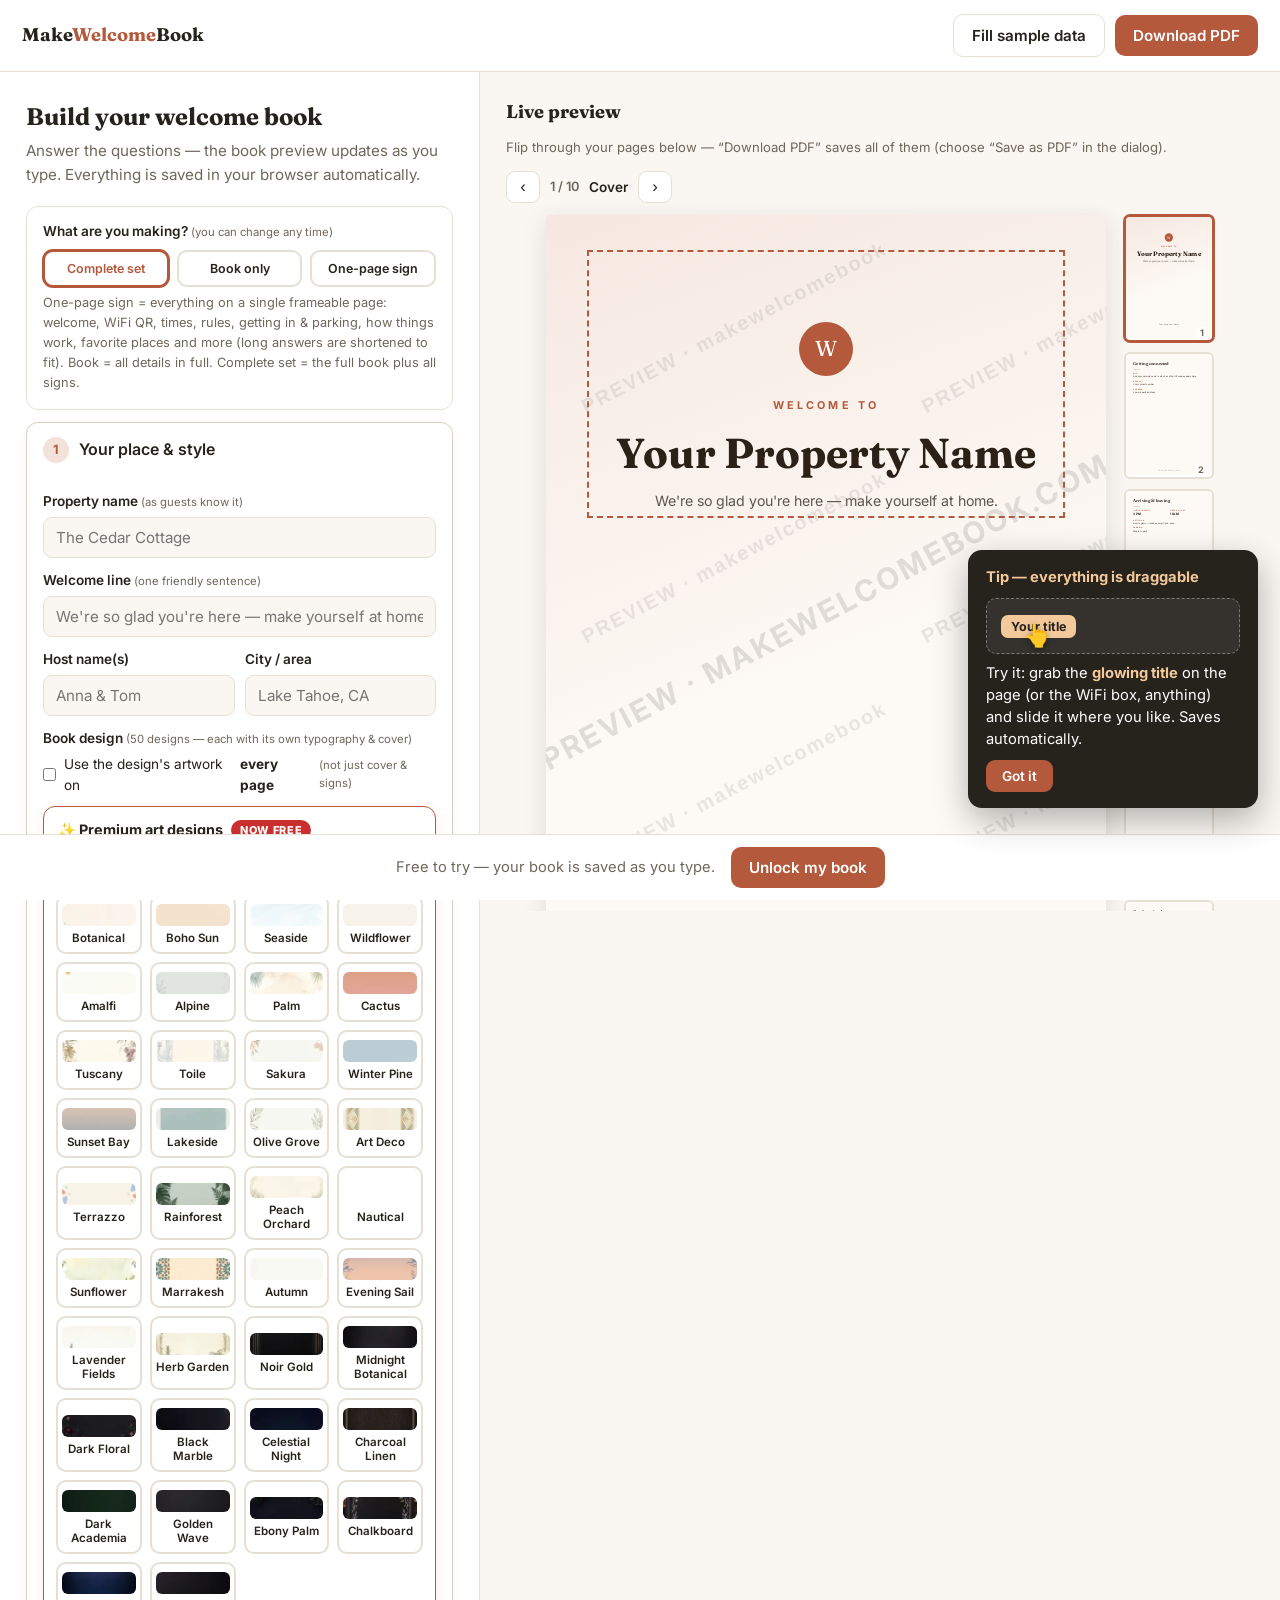
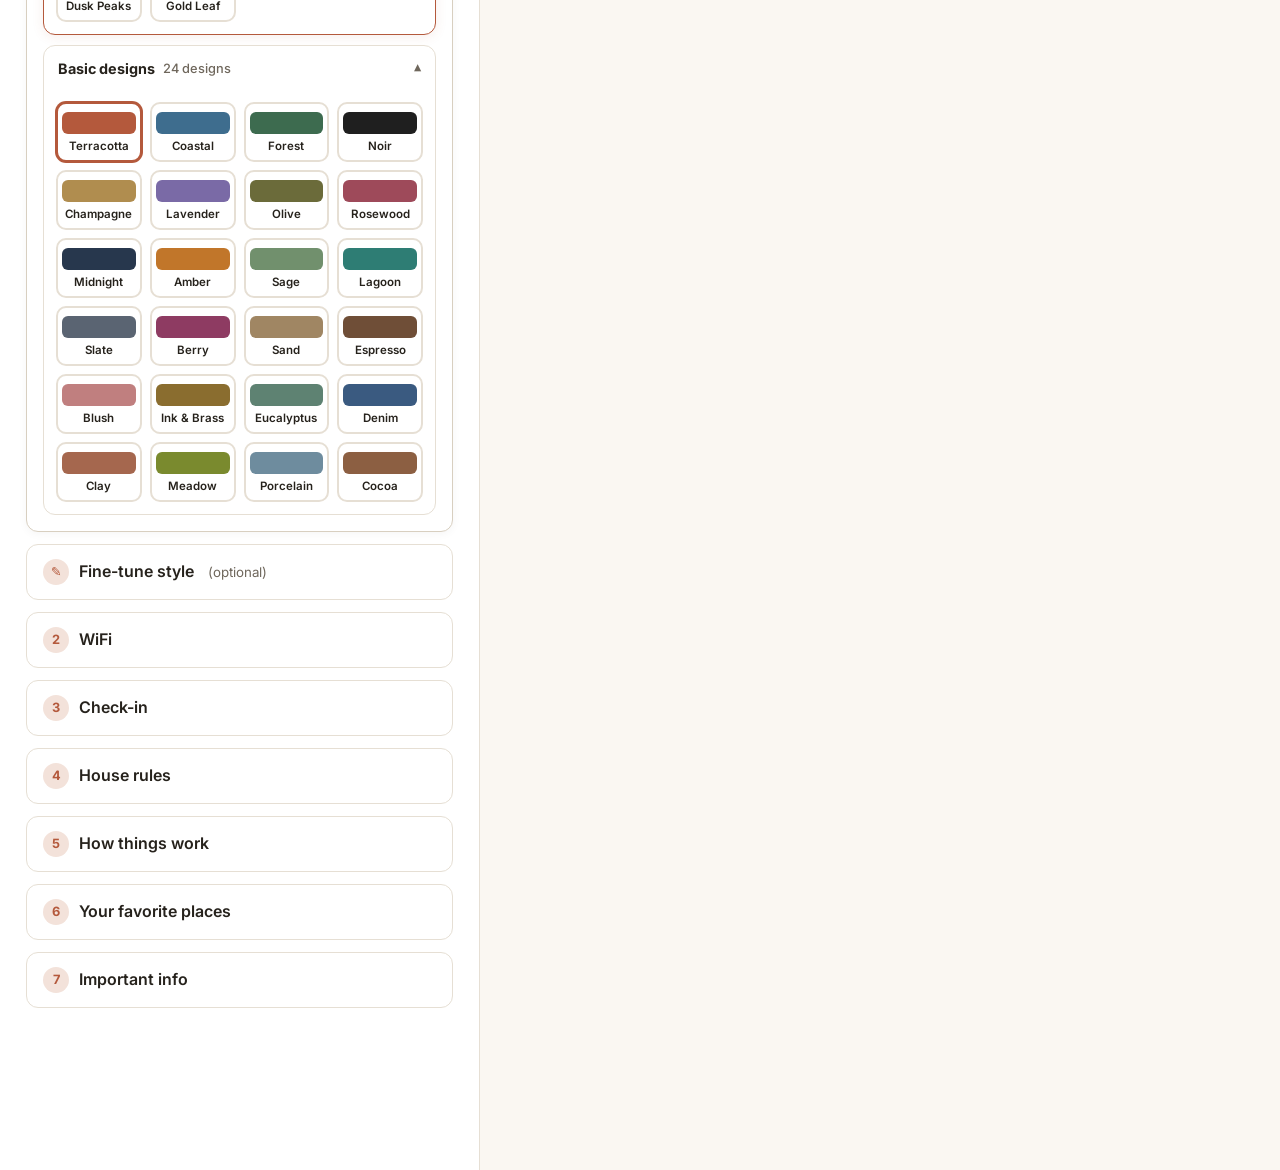
==== commit 743dfdbb: "More scroll room at the end of the editor and preview (content no longer sits under the fixed bars) " ====
--- a/docs/app.html
+++ b/docs/app.html
@@ -45,7 +45,7 @@
 
 
   /* ---------- form column ---------- */
-  .formcol{padding:26px 26px 80px;border-right:1px solid var(--line);background:#fff}
+  .formcol{padding:26px 26px 150px;border-right:1px solid var(--line);background:#fff}
   @media(min-width:901px){
     .prevcol{position:sticky;top:61px;height:calc(100vh - 61px);overflow-y:auto;align-self:start}
   }
@@ -82,7 +82,7 @@
   .hint{font-size:.8rem;color:var(--muted);margin-top:6px}
 
   /* ---------- preview column ---------- */
-  .prevcol{padding:26px;overflow-y:auto;background:var(--paper)}
+  .prevcol{padding:26px 26px 130px;overflow-y:auto;background:var(--paper)}
   .prevhead{display:flex;align-items:center;justify-content:space-between;margin-bottom:14px;flex-wrap:wrap;gap:10px}
   .prevhead h2{font-family:'Fraunces',serif;font-size:1.15rem}
   .prevhead .note{font-size:.82rem;color:var(--muted)}
@@ -272,8 +272,8 @@
     header.topbar{flex-wrap:wrap;justify-content:center;padding:10px 12px;gap:8px}
     .topbar .actions{width:100%;justify-content:stretch}
     .topbar .btn{flex:1;text-align:center;padding:10px 6px;font-size:.85rem;white-space:nowrap}
-    body .formcol{padding:18px 14px 96px;border-right:0}
-    body .prevcol{padding:12px 12px 96px}
+    body .formcol{padding:18px 14px 210px;border-right:0}
+    body .prevcol{padding:12px 12px 200px}
     .mtabs{display:flex;position:fixed;left:0;right:0;bottom:0;z-index:70;background:#fff;border-top:1px solid var(--line);box-shadow:0 -4px 18px rgba(38,34,28,.09)}
     .mtabs button{flex:1;border:0;background:transparent;padding:12px 6px 14px;font:600 .9rem 'Inter',sans-serif;color:var(--muted);cursor:pointer;position:relative}
     .mtabs button.on{color:var(--accent)}
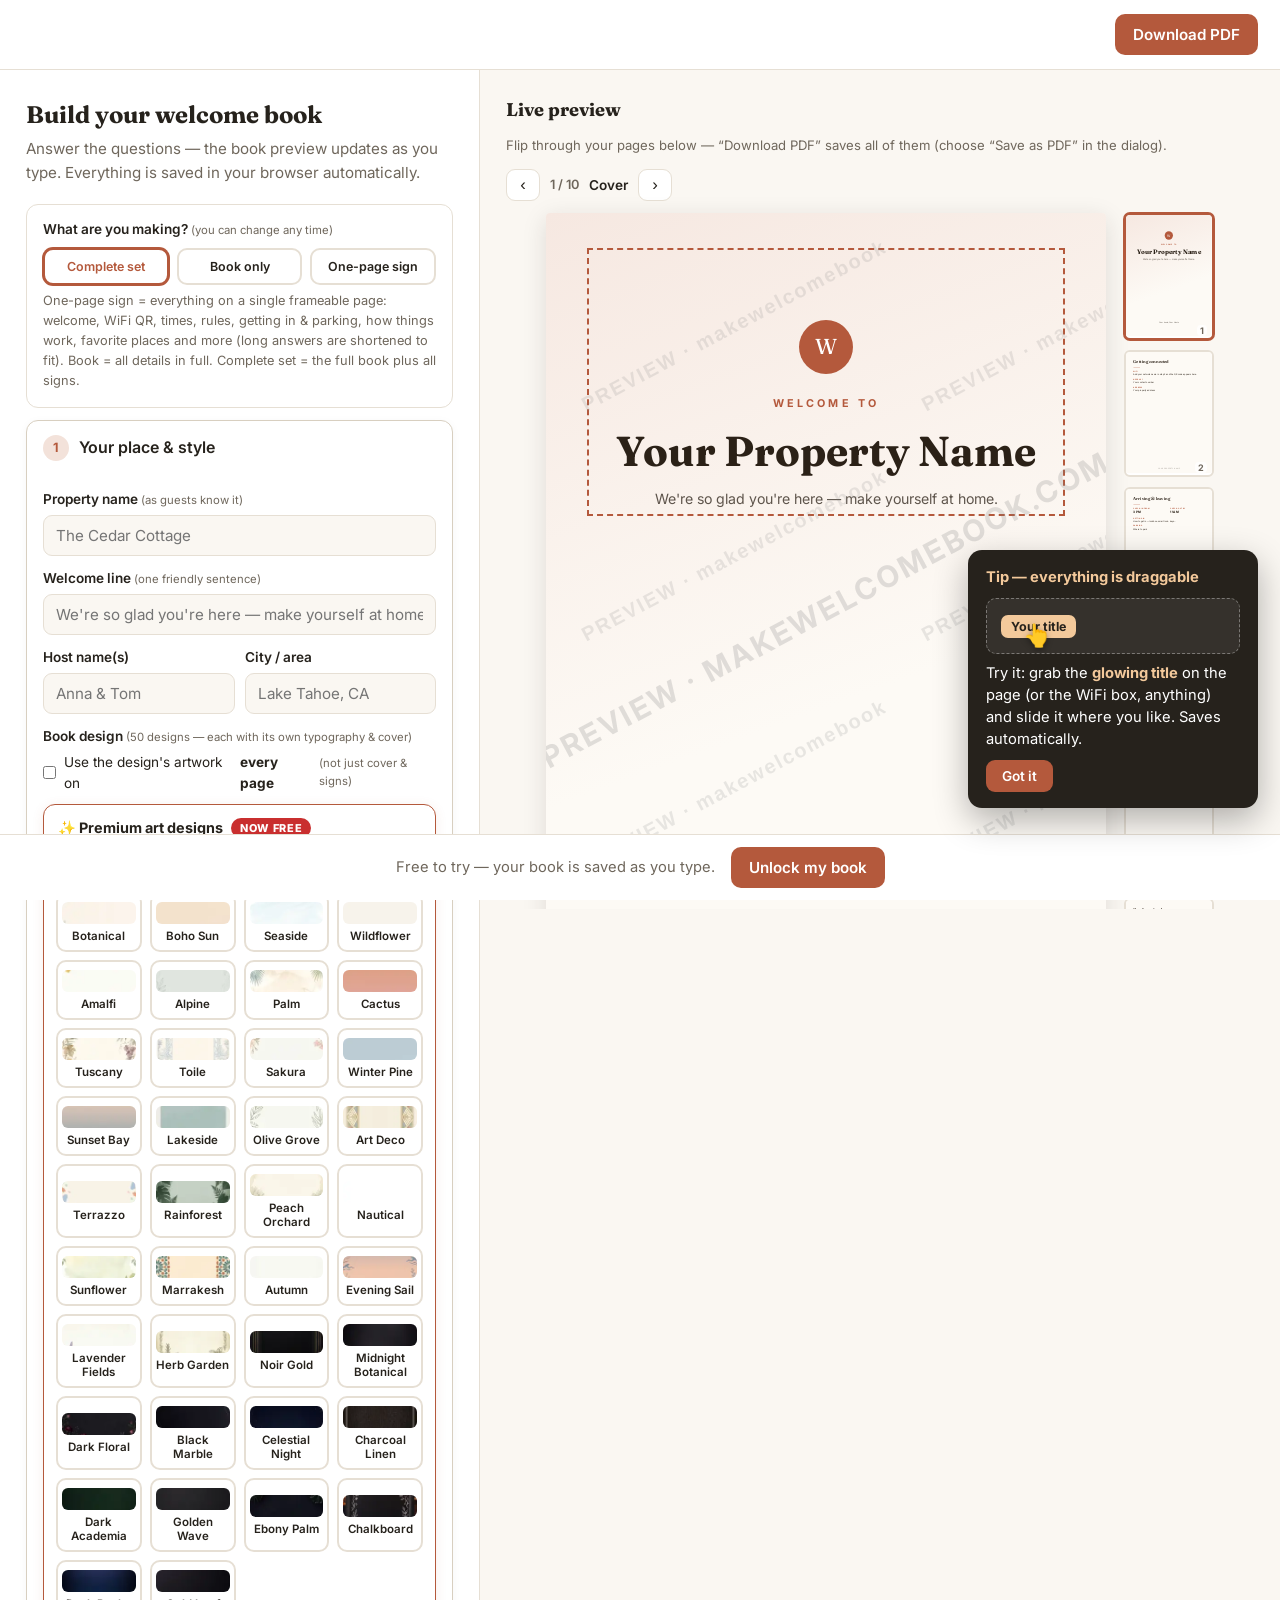
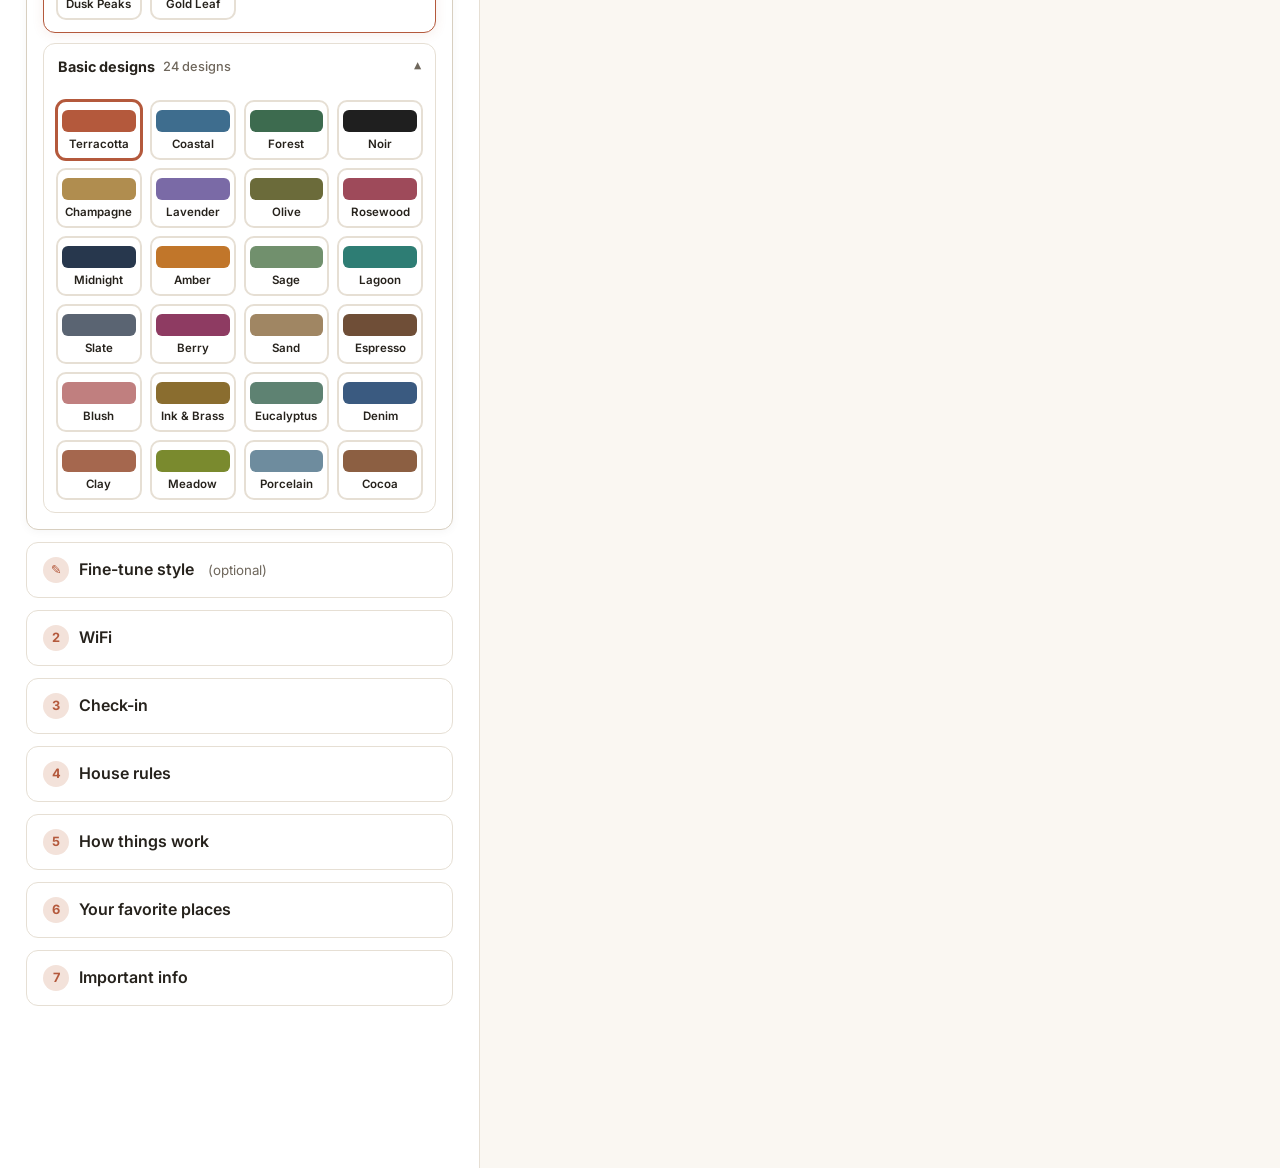
==== commit 5bc83432: "Cleaner editor: remove logo + Fill sample data from builder header (sample still works via ?sample=1" ====
--- a/docs/app.html
+++ b/docs/app.html
@@ -29,7 +29,7 @@
   html{-webkit-text-size-adjust:100%}
   body{font-family:'Inter',system-ui,sans-serif;background:var(--paper);color:var(--ink);line-height:1.55}
 
-  header.topbar{display:flex;align-items:center;justify-content:space-between;padding:14px 22px;border-bottom:1px solid var(--line);background:#fff;position:sticky;top:0;z-index:50}
+  header.topbar{display:flex;align-items:center;justify-content:flex-end;padding:14px 22px;border-bottom:1px solid var(--line);background:#fff;position:sticky;top:0;z-index:50}
   .brand{font-family:'Fraunces',serif;font-weight:700;font-size:1.15rem;color:var(--ink);text-decoration:none}
   .brand span{color:var(--accent)}
   .topbar .actions{display:flex;gap:10px;align-items:center}
@@ -304,9 +304,7 @@
 </head>
 <body>
 <header class="topbar">
-  <a class="brand" href="index.html">Make<span>Welcome</span>Book</a>
   <div class="actions">
-    <button class="btn btn-ghost" id="btnSample">Fill sample data</button>
     <button class="btn btn-primary" id="btnPrint">Download PDF</button>
   </div>
 </header>
@@ -1071,14 +1069,18 @@
   if(window._markTheme) window._markTheme();
   render();
 }
-document.getElementById("btnSample").addEventListener("click",()=>{ applySample(); if(matchMedia("(max-width:900px)").matches && window._showPrev) window._showPrev(true); });
+const _bs=document.getElementById("btnSample");
+if(_bs) _bs.addEventListener("click",()=>{ applySample(); if(matchMedia("(max-width:900px)").matches && window._showPrev) window._showPrev(true); });
 
 /* ?sample=1 shows a finished example — but never overwrites a visitor's own book */
 (function(){
   const p=new URLSearchParams(location.search);
   if(p.get("sample")==="1" && !(state.propname||"").trim()){
     applySample();
-    setTimeout(()=>{ const pv=document.querySelector(".prevcol"); if(pv) pv.scrollIntoView({behavior:"smooth"}); },150);
+    setTimeout(()=>{
+      if(matchMedia("(max-width:900px)").matches && window._showPrev){ window._showPrev(true); return; }
+      const pv=document.querySelector(".prevcol"); if(pv) pv.scrollIntoView({behavior:"smooth"});
+    },150);
   }
 })();
 
